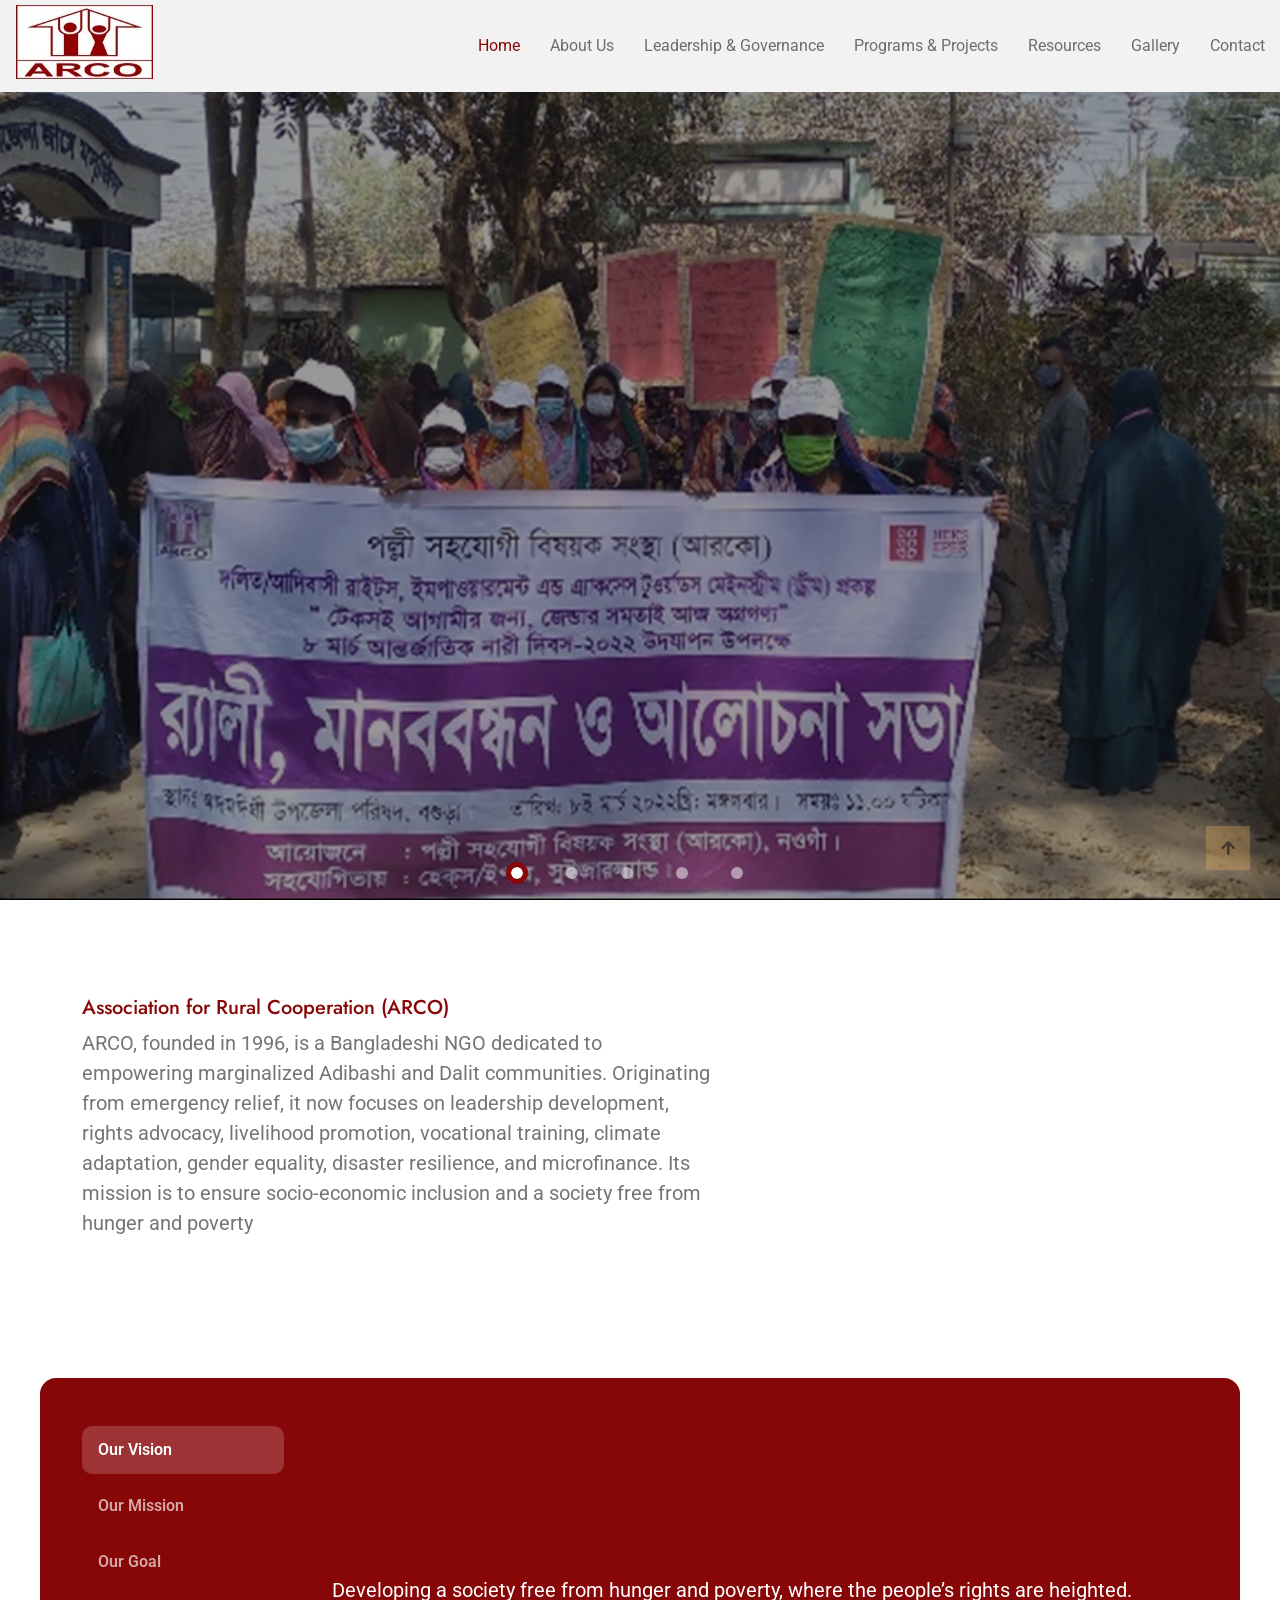
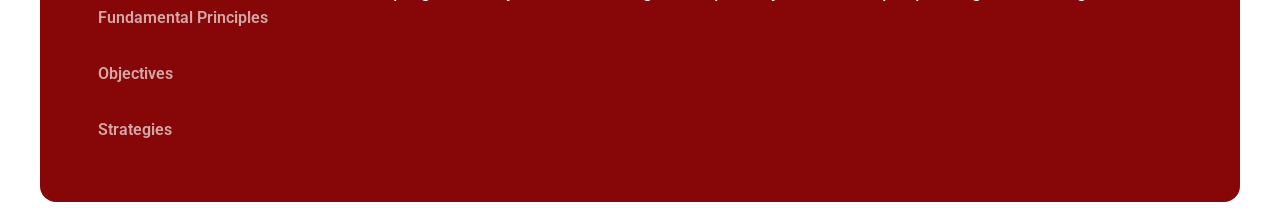
==== index.html @ abfed3aa "Add files via upload" ====
<!DOCTYPE html>
<html lang="en">

    <head>
        <meta charset="utf-8">
        <title>ARCO-Association for Rural Cooperation</title>
        <meta content="width=device-width, initial-scale=1.0" name="viewport">
        <meta content="" name="keywords">
        <meta content="" name="description">

        <!-- Google Web Fonts -->
        <link rel="preconnect" href="https://fonts.googleapis.com">
        <link rel="preconnect" href="https://fonts.gstatic.com" crossorigin>
        <link href="https://fonts.googleapis.com/css2?family=Jost:wght@500;600&family=Roboto&display=swap" rel="stylesheet"> 

        <!-- Icon Font Stylesheet -->
        <link rel="stylesheet" href="https://use.fontawesome.com/releases/v5.15.4/css/all.css"/>
        <link href="https://cdn.jsdelivr.net/npm/bootstrap-icons@1.4.1/font/bootstrap-icons.css" rel="stylesheet">

        <!-- Libraries Stylesheet -->
        <link href="lib/owlcarousel/assets/owl.carousel.min.css" rel="stylesheet">
        <link href="lib/lightbox/css/lightbox.min.css" rel="stylesheet">


        <!-- Customized Bootstrap Stylesheet -->
        <link href="css/bootstrap.min.css" rel="stylesheet">

        <!-- Template Stylesheet -->
        <link href="css/style.css" rel="stylesheet">
    </head>

    <body>

        <!-- Spinner Start -->
        <div id="spinner" class="show w-100 vh-100 bg-white position-fixed translate-middle top-50 start-50  d-flex align-items-center justify-content-center">
            <div class="spinner-grow text-primary" role="status"></div>
        </div>
        <!-- Spinner End -->


        <!-- Navbar start -->
        <div class="container-fluid fixed-top px-0">
                <nav class="navbar navbar-light bg-light navbar-expand-xl">
                    <a href="index.html" class="navbar-brand ms-3">
                        <h1 class="text-primary display-5"><img src="Picture1.jpeg"></h1>
                    </a>
                    <button class="navbar-toggler py-2 px-3 me-3" type="button" data-bs-toggle="collapse" data-bs-target="#navbarCollapse">
                        <span class="fa fa-bars text-primary"></span>
                    </button>
                    <div class="collapse navbar-collapse bg-light" id="navbarCollapse">
                        <div class="navbar-nav ms-auto">
                            <a href="index.html" class="nav-item nav-link active">Home</a>
                            <a href="about.html" class="nav-item nav-link">About Us</a>
                            <a href="leadership.html" class="nav-item nav-link">Leadership & Governance</a>
                            <a href="programs.html" class="nav-item nav-link">Programs & Projects</a>
                            <a href="resources.html" class="nav-item nav-link">Resources</a>
                            <a href="gallery.html" class="nav-item nav-link">Gallery</a>
                            <a href="contact.html" class="nav-item nav-link">Contact</a>
                        </div>
                    </div>
                </nav>
            </div>
        </div>
        <!-- Navbar End -->

        
       <!-- Carousel Start -->
        <div class="container-fluid carousel-header vh-100 px-0">
            <div id="carouselId" class="carousel slide" data-bs-ride="carousel">
                <ol class="carousel-indicators">
                    <li data-bs-target="#carouselId" data-bs-slide-to="0" class="active"></li>
                    <li data-bs-target="#carouselId" data-bs-slide-to="1"></li>
                    <li data-bs-target="#carouselId" data-bs-slide-to="2"></li>
                    <li data-bs-target="#carouselId" data-bs-slide-to="3"></li>
                    <li data-bs-target="#carouselId" data-bs-slide-to="4"></li>
                </ol>
                <div class="carousel-inner" role="listbox">
                    <div class="carousel-item active">
                        <img src="gallery1.png" class="img-fluid" alt="Image">
                        <div class="carousel-caption">
                            <div class="p-3" style="max-width: 900px;">
                                <p class="display-1 text-capitalize text-white mb-4"></p>
                                <p class="mb-5 fs-5"></p>
                            </div>
                        </div>
                    </div>
                    <div class="carousel-item">
                        <img src="gallery2.png" class="img-fluid" alt="Image">
                        <div class="carousel-caption">
                            <div class="p-3" style="max-width: 900px;">
                                <p class="display-1 text-capitalize text-white mb-4"></p>
                                <p class="mb-5 fs-5"></p>
                            </div>
                        </div>
                    </div>
                    <div class="carousel-item">
                        <img src="gallery3.png" class="img-fluid" alt="Image">
                        <div class="carousel-caption">
                            <div class="p-3" style="max-width: 900px;">
                                <p class="display-1 text-capitalize text-white mb-4"></p>
                                <p class="mb-5 fs-5"></p>
                            </div>
                        </div>
                    </div>
                    <div class="carousel-item">
                        <img src="gallery4.png" class="img-fluid" alt="Image">
                        <div class="carousel-caption">
                            <div class="p-3" style="max-width: 900px;">
                                <p class="display-1 text-capitalize text-white mb-4"></p>
                                <p class="mb-5 fs-5"></p>
                            </div>
                        </div>
                    </div>
                    <div class="carousel-item">
                        <img src="gallery5.png" class="img-fluid" alt="Image">
                        <div class="carousel-caption">
                            <div class="p-3" style="max-width: 900px;">
                                <p class="display-1 text-capitalize text-white mb-4"></p>
                                <p class="mb-5 fs-5"></p>
                            </div>
                        </div>
                    </div>
                </div>
                <button class="carousel-control-prev" type="button" data-bs-target="#carouselId" data-bs-slide="prev">
                    <span class="carousel-control-prev-icon" aria-hidden="true"></span>
                    <span class="visually-hidden">Previous</span>
                </button>
                <button class="carousel-control-next" type="button" data-bs-target="#carouselId" data-bs-slide="next">
                    <span class="carousel-control-next-icon" aria-hidden="true"></span>
                    <span class="visually-hidden">Next</span>
                </button>
            </div>
        </div>
        <!-- Carousel End -->
        <!-- About Start -->
        <div class="container-fluid about  py-5">
            <div class="container py-5">
                <div class="row g-5">
                    <div class="col-xl-7">
                        <h5  style="color: #870607;" >Association for Rural Cooperation (ARCO)</h5>
                        <p class="fs-5 mb-4">ARCO, founded in 1996, is a Bangladeshi NGO dedicated to empowering marginalized Adibashi and Dalit communities. Originating from emergency relief, it now focuses on leadership development, rights advocacy, livelihood promotion, vocational training, climate adaptation, gender equality, disaster resilience, and microfinance. Its mission is to ensure socio-economic inclusion and a society free from hunger and poverty</p>     
                    </div>
                </div>
            </div>
        </div>
        <!-- About End -->
        <!-- Mission Vision Values Start -->
            <div class="container-fluid py-5" id="mvv-container" style="background: #870607; border-radius: 16px; margin: 20px auto; max-width: 1200px; transition: background 0.4s ease;">
            <div class="container">
                <div class="d-flex gap-5">

                <!-- Tab Navigation -->
                <div class="d-flex flex-column gap-2" style="min-width: 180px;">
                    <button class="btn text-white text-start" id="btn-mission"
                    onclick="switchTab('mission')"
                    style="background: rgba(255,255,255,0.18); border-radius: 10px; border: none; padding: 12px 16px;">
                    Our Vision
                    </button>
                    <button class="btn text-start" id="btn-vision"
                    onclick="switchTab('vision')"
                    style="color: rgba(255,255,255,0.65); border-radius: 10px; border: none; padding: 12px 16px;">
                    Our Mission
                    </button>
                    <button class="btn text-start" id="btn-values"
                    onclick="switchTab('values')"
                    style="color: rgba(255,255,255,0.65); border-radius: 10px; border: none; padding: 12px 16px;">
                    Our Goal
                    </button>
                    <button class="btn text-start" id="btn-principles"
                    onclick="switchTab('principles')"
                    style="color: rgba(255,255,255,0.65); border-radius: 10px; border: none; padding: 12px 16px;">
                    Fundamental Principles
                    </button>
                    <button class="btn text-start" id="btn-objectives"
                    onclick="switchTab('objectives')"
                    style="color: rgba(255,255,255,0.65); border-radius: 10px; border: none; padding: 12px 16px;">
                    Objectives
                    </button>
                    <button class="btn text-start" id="btn-strategies"
                    onclick="switchTab('strategies')"
                    style="color: rgba(255,255,255,0.65); border-radius: 10px; border: none; padding: 12px 16px;">
                    Strategies
                    </button>
                </div>

                <!-- Tab Content -->
                <div class="d-flex align-items-center flex-grow-1">
                    <p class="text-white fs-5 mb-0" id="tab-mission">
                    Developing a society free from hunger and poverty, where the people’s rights are heighted.
                    </p>
                    <p class="text-white fs-5 mb-0" id="tab-vision" style="display:none;">
                    Empowerment of the deprived and most disadvantaged poor communities, especially the women and children.
                    </p>
                    <p class="text-white fs-5 mb-0" id="tab-values" style="display:none;">
                    Improve the quality of life of the poor, Hardcore poor, women, children, indigenous and disable people of the society.
                    </p>
                    <p class="text-white fs-5 mb-0" id="tab-principles" style="display:none;">
                        Transparency and accountability, Autonomy, Non-discrimination, and Gender Equality.
                    </p> 
                    <ul class="text-white fs-5 mb-0" id="tab-objectives" style="display:none;">
                            <li>To increase the accessibility of hardcore poor, disadvantaged, women and children in mainstream programs.</li>
                            <li>To ensure the basic rights of the people</li>
                            <li>To undertake and implement suitable projects for poor people</li>
                            <li>To Increase the capacity of women by increasing their skills</li>
                            <li>To ensure the child's survival, safety, development and participation rights</li>
                            <li>Taking steps to help prevent HIV / AIDS and other diseases</li>
                    </ul>
                    <ul class="text-white fs-5 mb-0" id="tab-strategies" style="display:none;">
                            <li>Development of leadership, institutional capacity for claiming rights and entitlements.</li>
                            <li>Promotion of education, health and sanitation.</li>
                            <li>Promotion of livelihoods and economic status.</li>
                            <li>Extension and transformation of information and technology.</li>
                            <li>Sustainable agriculture, food security and resource management.</li>
                    </ul>
                </div>

                </div>
            </div>
        </div>
        <!-- Mission Vision Values End -->


        <!-- Back to Top -->
        <a href="#" class="btn btn-primary btn-primary-outline-0 btn-md-square back-to-top"><i class="fa fa-arrow-up"></i></a>   

        
        <!-- JavaScript Libraries -->
        <script src="https://ajax.googleapis.com/ajax/libs/jquery/3.6.4/jquery.min.js"></script>
        <script src="https://cdn.jsdelivr.net/npm/bootstrap@5.0.0/dist/js/bootstrap.bundle.min.js"></script>
        <script src="lib/easing/easing.min.js"></script>
        <script src="lib/waypoints/waypoints.min.js"></script>
        <script src="lib/counterup/counterup.min.js"></script>
        <script src="lib/owlcarousel/owl.carousel.min.js"></script>
        <script src="lib/lightbox/js/lightbox.min.js"></script>
        

        <!-- Template Javascript -->
        <script src="js/main.js"></script>
        <script>
            function switchTab(id) {
            const tabs = ['mission', 'vision', 'values', 'principles', 'objectives', 'strategies'];

            // Define a color for each tab
            const colors = {
                mission:    '#870607',  
                vision:     '#a30f10',  
                values:     '#d12829',  
                principles: '#C0392B',  
                objectives: '#ed0c0e',  
                strategies: '#520203'   
            };

            // Switch content and button styles
            tabs.forEach(t => {
                document.getElementById('tab-' + t).style.display = 'none';
                const btn = document.getElementById('btn-' + t);
                btn.style.background = 'transparent';
                btn.style.color = 'rgba(255,255,255,0.65)';
            });

            document.getElementById('tab-' + id).style.display = 'block';
            const activeBtn = document.getElementById('btn-' + id);
            activeBtn.style.background = 'rgba(255,255,255,0.18)';
            activeBtn.style.color = '#fff';

            // Change the container background color
            document.getElementById('mvv-container').style.background = colors[id];
            }
        </script>
        
    </body>

</html>
---- css/style.css ----
/*** Spinner Start ***/
#spinner {
    opacity: 0;
    visibility: hidden;
    transition: opacity .8s ease-out, visibility 0s linear .5s;
    z-index: 99999;
 }

 #spinner.show {
     transition: opacity .8s ease-out, visibility 0s linear .0s;
     visibility: visible;
     opacity: 1;
 }
/*** Spinner End ***/

.back-to-top {
    position: fixed;
    right: 30px;
    bottom: 30px;
    display: flex;
    width: 45px;
    height: 45px;
    align-items: center;
    justify-content: center;
    transition: 0.5s;
    z-index: 99;
}

/*** Button Start ***/
.btn {
    font-weight: 600;
    transition: .5s;
}

.btn-square {
    width: 32px;
    height: 32px;
}

.btn-sm-square {
    width: 34px;
    height: 34px;
}

.btn-md-square {
    width: 44px;
    height: 44px;
}

.btn-lg-square {
    width: 56px;
    height: 56px;
}

.btn-square,
.btn-sm-square,
.btn-md-square,
.btn-lg-square {
    padding: 0;
    display: flex;
    align-items: center;
    justify-content: center;
    font-weight: normal;
}

.btn-hover-bg {
    transition: 0.5s;
}

.btn-hover-bg:hover {
    background: var(--bs-secondary) !important;
    color: var(--bs-primary) !important;
}

.btn-hover-color {
    transition: 0.5s;
}

.btn-hover-color:hover {
    color: var(--bs-secondary) !important;
}
/*** Topbar Start ***/
.fixed-top .container {
    transition: 0.5s;
}

.topbar {
    padding: 2px 10px 2px 20px;
    background: var(--bs-primary) !important;
}

.topbar a,
.topbar a i {
    transition: 0.5s;
}

.topbar a:hover,
.topbar a i:hover {
    color: var(--bs-secondary) !important;
}


@media (max-width: 768px) {
    .topbar {
        display: none;    
    }
}
/*** Topbar End ***/


/*** Navbar Start ***/
.navbar {
    padding: 0;
}

.navbar .navbar-nav .nav-link {
    padding: 10px 15px;
    font-size: 16px;
    transition: .5s;
}

.navbar .navbar-nav .nav-link:hover,
.navbar .navbar-nav .nav-link.active,
.sticky-top.bg-white .navbar .navbar-nav .nav-link:hover,
.sticky-top.bg-white .navbar .navbar-nav .nav-link.active {
    color: var(--bs-primary);
}

.navbar .dropdown-toggle::after {
    border: none;
    content: "\f107";
    font-family: "Font Awesome 5 Free";
    font-weight: 600;
    vertical-align: middle;
    margin-left: 8px;
}

@media (min-width: 1200px) {
    .navbar .nav-item .dropdown-menu {
        display: block;
        visibility: hidden;
        top: 100%;
        transform: rotateX(-75deg);
        transform-origin: 0% 0%;
        border: 0;
        transition: .5s;
        opacity: 0;
    }
}

@media (max-width: 1200px) {
    .navbar .collapse.navbar-collapse .btn-hover-bg.btn {
        margin-bottom: 20px;
    }
}

.dropdown .dropdown-menu a:hover {
    background: var(--bs-secondary);
    color: var(--bs-primary);
}

.navbar .nav-item:hover .dropdown-menu {
    transform: rotateX(0deg);
    visibility: visible;
    background: var(--bs-light) !important;
    transition: .5s;
    opacity: 1;
}
/*** Navbar End ***/

/*** Carousel Start ***/
.carousel-header #carouselId .carousel-control-prev,
.carousel-header #carouselId .carousel-control-next {
    background: transparent;
}

.carousel-header #carouselId .carousel-inner .carousel-item {
    position: relative;
    min-height: 100vh 
}

.carousel-header #carouselId .carousel-inner .carousel-item img {
    position: absolute;
    width: 100%;
    height: 100%;
    object-fit: cover;
}

.carousel-header #carouselId .carousel-inner .carousel-item .carousel-caption {
    position: absolute;
    width: 100%;
    height: 100%;
    top: 0;
    left: 0;
    padding-top: 80px;
    display: flex;
    align-items: center;
    justify-content: center;
    text-align: center;
    background: linear-gradient(rgba(0, 0, 0, .4), rgba(0, 0, 0, 0.4));
    background-size: cover;
}

.carousel-control-prev,
.carousel-control-next {
    opacity: 0;
}

.carousel-control-prev .carousel-control-prev-icon,
.carousel-control-next .carousel-control-next-icon {
    background: transparent !important;
}

.carousel-header #carouselId.carousel {
    position: relative;
}

.carousel-header #carouselId.carousel .carousel-indicators {
    position: absolute;
    bottom: 0;
    left: 0;
    display: flex;
    align-items: center;
    justify-content: center;
    background: transparent !important;
}

.carousel-header #carouselId.carousel .carousel-indicators li,
.carousel-header #carouselId.carousel .carousel-indicators li,
.carousel-header #carouselId.carousel .carousel-indicators li {
    margin-right: 30px !important;
}

.carousel-header #carouselId.carousel .carousel-indicators li {
    width: 12px;
    height: 12px;
    border-radius: 12px !important;
    border: 5px solid transparent;
    transition: 0.5s;
    
}

.carousel-header #carouselId.carousel .carousel-indicators li.active {
    border: 5px solid var(--bs-primary) !important;
    border-radius: 10px;
}
/*** Carousel End ***/



/*** Single Page Hero Header Start ***/
.bg-breadcrumb {
    background: linear-gradient(rgba(0, 0, 0, 0.6), rgba(0, 0, 0, 0.6)), url();
    background-position: center center;
    background-repeat: no-repeat;
    background-size: cover;
    padding: 100px 0 0 0;
}
/*** Single Page Hero Header End ***/


/*** About Start ***/
.about .tab-class .nav .nav-item a.active,
.about .tab-class .nav .nav-item a.active span {
    background: var(--bs-primary) !important;
    color: var(--bs-white) !important;
}

/*** About End ***/


/*** Service Start ***/
.service .service-item {
    position: relative;
    overflow: hidden;
}

.service .service-item .service-link {
    position: absolute;
    width: 100%; 
    height: 100%; 
    padding: 20px; 
    bottom: 0; 
    left: 0; 
    display: flex; 
    align-items: end;
    background: rgba(0, 0, 0, 0.3);
    transition: 0.5s; 
}

.service .service-item .service-link:hover {
    background: rgba(0, 0, 0, 0.6);
}

.service .service-item .service-link a {
    color: var(--bs-white);
    transition: 0.5s;
}

.service .service-item img {
    transition: 0.5s;
}

.service .service-item:hover img {
    transform: scale(1.2);
}

.service .service-item .service-link:hover a:hover {
    color: var(--bs-primary);
}
/*** Service End ***/


/*** Donation Start ***/
.donation .donation-item {
    position: relative;
    overflow: hidden;
    z-index: 1;
}

.donation .donation-item::after {
    width: 100%;
    height: 100%;
    position: absolute;
    content: "";
    top: 0;
    left: 0;
    display: flex;
    background: rgba(0, 0, 0, 0.5);
    z-index: 2;
}


.donation .donation-item .donation-content {
    position: absolute;
    width: 100%; 
    height: 100%; 
    padding: 20px; 
    justify-content: end; 
    bottom: -60px; 
    left: 0;
    transition: 0.5s;
    z-index: 3;
}

.donation .donation-item:hover .donation-content {
    position: absolute;
    width: 100%; 
    height: 100%; 
    padding: 20px; 
    justify-content: end; 
    bottom: 0px; 
    left: 0;
    background: rgba(0, 0, 0, 0.6);
}

.donation .donation-item .donation-btn {
    visibility: hidden;
    opacity: 0;
    transition: 0.5s;
}

.donation .donation-item:hover .donation-btn {
    visibility: visible;
    opacity: 1;
}

/*** Donation End ***/


/*** Counter Start ***/
.counter .counter-item .counter-counting {
    width: 100%;
    text-align: center;
    border-style: dotted;
    border-color: var(--bs-white); 
    font-size: 30px;
}
/*** Counter End ***/


/*** causes Start ***/
.causes .causes-item {
    overflow: hidden;
}

.causes .causes-item .causes-img {
    position: relative;
    transition: 0.5s;
}

.causes .causes-item .causes-img .causes-link {
    position: absolute;
    width: 100%;
    height: 100%;
    bottom: 0 !important; 
    left: 0;
    display: flex;
    justify-content: space-between;
    align-items: end;
    background: rgba(0, 0, 0, .2);
    transition: 0.5s;
}

.causes .causes-item .causes-img:hover .causes-link {
    background: rgba(0, 0, 0, .6);
}

.causes .causes-item .causes-img img {
    transition: 0.5s;
}

.causes .causes-item .causes-img:hover img {
    transform: scalex(-1);
}

.causes .causes-item .causes-img .causes-dination {
    position: absolute;
    top: 0; 
    right: 0;
}

.causes .causes-item .causes-img .causes-dination a {
    font-size: 14px;
}

.causes .causes-item .causes-content {
    background: var(--bs-secondary);
    border-color: var(--bs-white);
    border-style: dotted;
    border-top: 0;

}

.causes .causes-item .progress {
    height: 10px;
    overflow: visible;
}

.causes .causes-item .progress .progress-bar {
    position: relative;
    width: 0;
    overflow: visible;
    background: var(--bs-primary);
    transition: 2s;
}

.causes .causes-item .progress .progress-bar span {
    position: absolute;
    top: 50%;
    right: -1px;
    transform: translateY(-50%);
    padding: 1px 5px;
    font-size: 12px;
    color: var(--bs-white);
    background: var(--bs-dark);
    z-index: 1;
}
/*** causes End ***/


/*** Events Start ***/
.event .event-carousel.owl-carousel {
    position: relative;
}
.event .event-carousel.owl-carousel .owl-nav .owl-prev {
    position: absolute;
    top: -60px;
    left: 0;
    width: 80px;
    height: 40px;
    border: 1px solid var(--bs-primary);
    background: var(--bs-primary);
    color: var(--bs-white);
    display: flex;
    align-items: center;
    justify-content: center;
    transition: 0.5s;
}

.event .event-carousel.owl-carousel .owl-nav .owl-next {
    position: absolute;
    top: -60px;
    right: 0;
    width: 80px;
    height: 40px;
    border: 1px solid var(--bs-primary);
    background: var(--bs-primary);
    color: var(--bs-white);
    display: flex;
    align-items: center;
    justify-content: center;
    transition: 0.5s;
}

.event .event-carousel.owl-carousel .owl-nav .owl-prev:hover,
.event .event-carousel.owl-carousel .owl-nav .owl-next:hover {
    background: var(--bs-secondary);
    color: var(--bs-primary);
}
.event .event-carousel .event-item .event-content {
    border-style: dotted;
    border-top: 0; 
    border-color: var(--bs-white); 
    background: var(--bs-secondary);
}
/*** Events End ***/


/*** Blog Start ***/
.blog .blog-item .blog-img {
    position: relative;
    overflow: hidden;
}

.blog .blog-item .blog-img .blog-info {
    position: absolute;
    width: 100%;
    height: 100%;
    bottom: 0;
    left: 0;
    padding: 20px;
    background: rgba(0, 0, 0, .2);
    color: var(--bs-white) !important;
    display: flex;
    align-items: end;
    justify-content: space-between;
    transition: 0.5s;
}

.blog .blog-item .blog-img:hover .blog-info {
    background: rgba(0, 0, 0, .6);
}


.blog .blog-item .blog-img .search-icon {
    position: absolute;
    width: 100%;
    height: 100%;
    top: 0;
    left: 0;
    display: flex;
    align-items: center;
    justify-content: center;
    opacity: 0;
    transition: 0.5s;
}

.blog .blog-item .blog-img img {
    transition: 0.5s;
}

.blog .blog-item .blog-img:hover img {
    transform: scale(1.3);
}

.blog .blog-item .blog-img:hover .search-icon {
    opacity: 1;
}
/*** Blog End ***/

/*** Gallery Start ***/
.gallery .gallery-item {
    position: relative;
    overflow: hidden;
    z-index: 1;
}

.gallery .gallery-item img {
    transition: 0.5s;
}

.gallery .gallery-item:hover img {
    transform: scale(1.2);
}

.gallery .gallery-item .gallery-content {
    position: absolute;
    width: 100%;
    height: 0;
    bottom: 0; 
    left: 0;
    background: rgba(249, 195, 123, .4);
    text-align: center;
    display: flex;
    flex-direction: column;
    justify-content: end;
    transition: 0.5s;
    z-index: 2;
}

.gallery .gallery-item:hover .gallery-content {
    height: 100%;
}

.gallery .gallery-item .gallery-content .gallery-inner {
    transition: 0.5s;
    background: rgba(0, 0, 0, 0.1);
    padding-top: 40px;
}

.gallery .gallery-item:hover .gallery-content .gallery-inner {
    background: rgba(249, 195, 123, 1);
    padding: 50px 0;
    display: flex;
    flex-direction: column;
    align-items: center;
    justify-content: center;
}

.gallery .gallery-item .search-icon {
    position: absolute;
    top: 50%;
    left: 50%;
    transform: translate(-50%, -50%);
    margin-top: -80px;
    opacity: 0;
    transition: 0.5s;
    z-index: 3;
}

.gallery .gallery-item:hover .search-icon {
    opacity: 1;
}
/*** Gallery End ***/


/*** Volunteer Start ***/
.volunteer {
    background: rgba(249, 195, 123, .1);
}
.volunteer .volunteer-img {
    position: relative;
    overflow: hidden;
}

.volunteer .volunteer-img .volunteer-title {
    position: absolute;
    width: 100%;
    height: 100%;
    bottom: 0;
    left: 0;
    padding: 10px;
    background: rgba(0, 0, 0, .1);
    display: flex;
    flex-direction: column;
    text-align: center;
    justify-content: end;
    transition: 0.5s;
}

.volunteer .volunteer-img:hover .volunteer-title {
    background: rgba(0, 0, 0, .5);
}

.volunteer .volunteer-img img {
    transition: 0.5s;
}

.volunteer .volunteer-img:hover img {
    transform: scale(1.2);
}
/*** Volunteer End ***/


/*** Contact Start ***/
.contact {
    background: rgba(249, 195, 123, .4);
    border-style: dotted;
    border-color: var(--bs-white);
}

/*** Contact End ***/


/*** Footer Start ***/
.footer {
    border-top: 3px;
    border-right: 0;
    border-bottom: 0;
    border-left: 0;
    border-style: dotted;
    border-color: var(--bs-light);
}
.footer .footer-item a,
.footer .footer-item p {
    line-height: 35px;
    color: var(--bs-body);
    transition: 0.5s;
}

.footer .footer-item a:hover {
    color: var(--bs-primary);
    letter-spacing: 1px;
}

.footer .footer-item .footer-gallery {
    position: relative;
    overflow: hidden;
}

.footer .footer-item .footer-gallery img {
    transition: 0.5s;
}

.footer .footer-item .footer-gallery:hover img {
    transform: scale(1.2);
}

.footer .footer-item .footer-gallery .footer-search-icon {
    position: absolute;
    width: 100%;
    height: 100%;
    top: 0;
    left: 0;
    display: flex;
    align-items: center;
    justify-content: center;
    transition: 0.5s;
    opacity: 0;
}

.footer .footer-item .footer-gallery:hover .footer-search-icon {
    opacity: 1;
    background: rgba(0, 0, 0, .6);
}
/*** Footer End ***/

/*** copyright Start ***/
.copyright {
    border-top: 1px solid rgba(255, 255, 255, 0.08);
    background: var(--bs-dark) !important;
}
/*** copyright end ***/
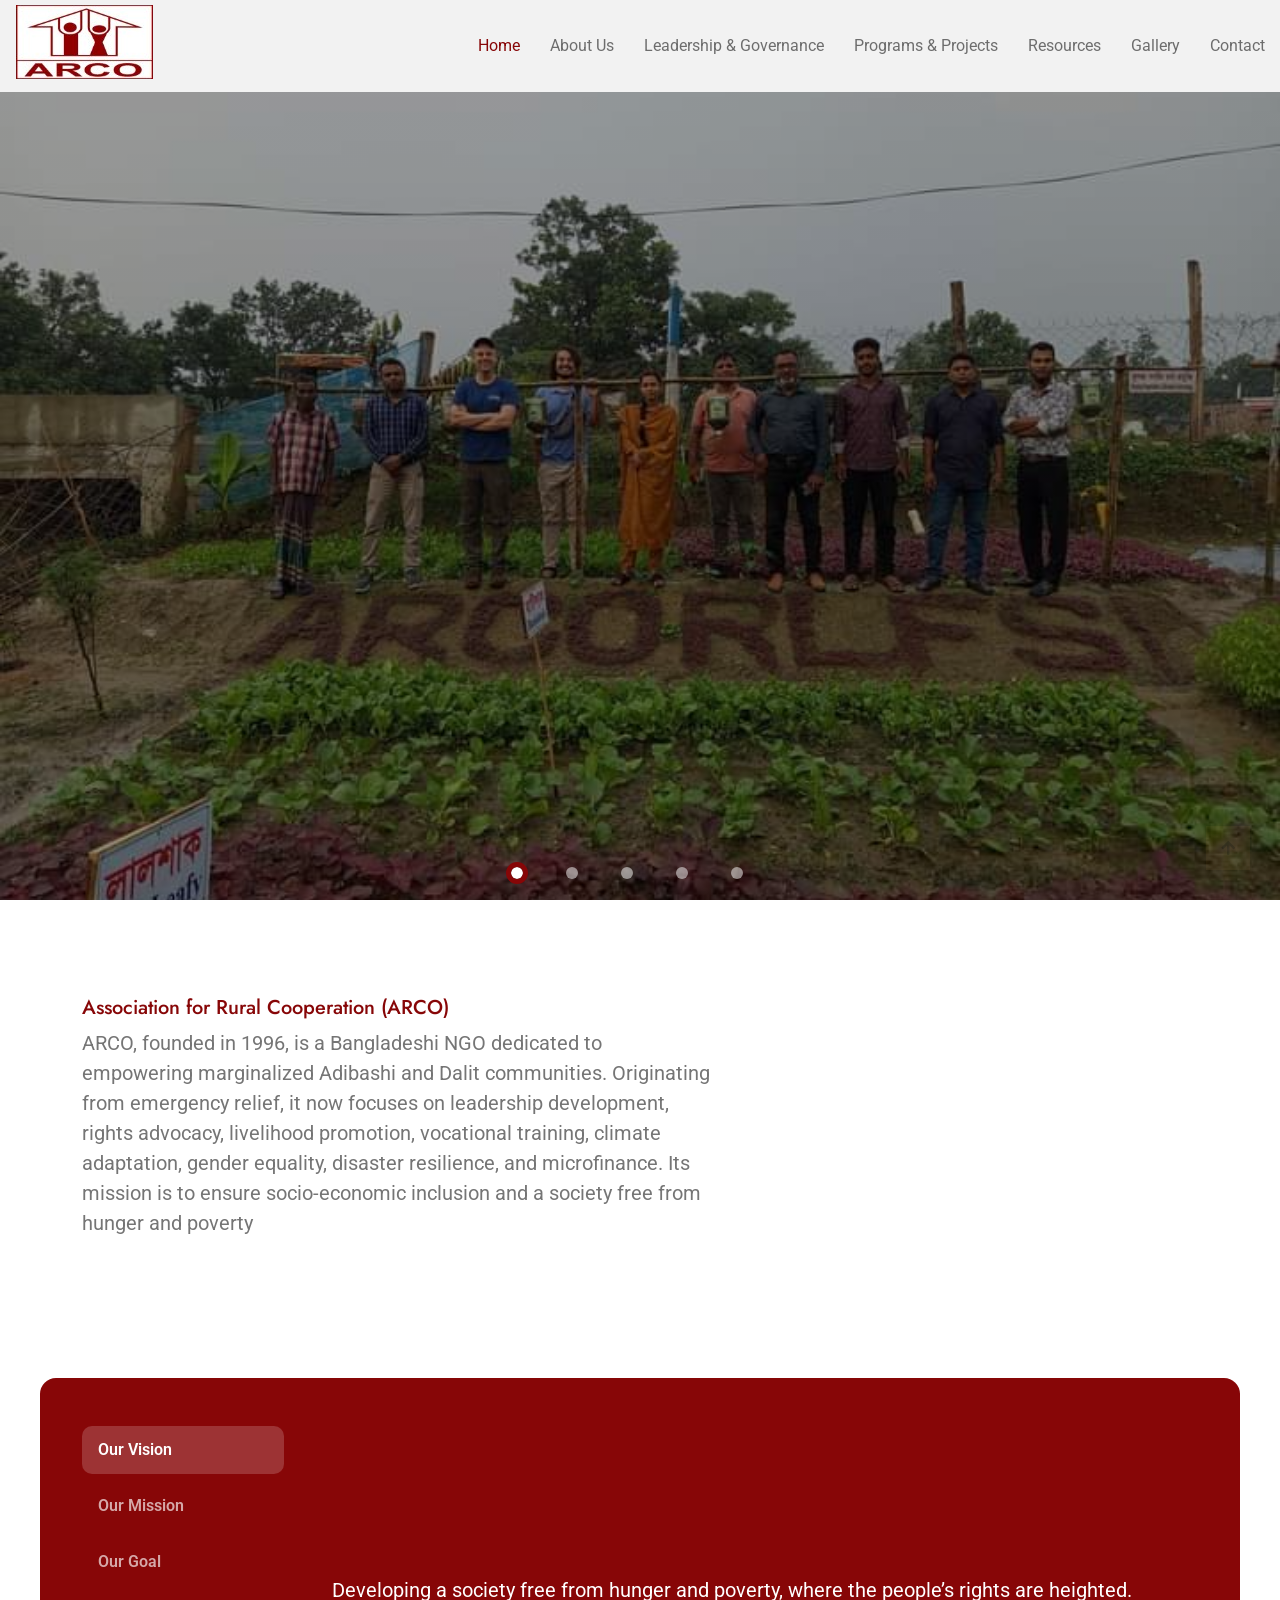
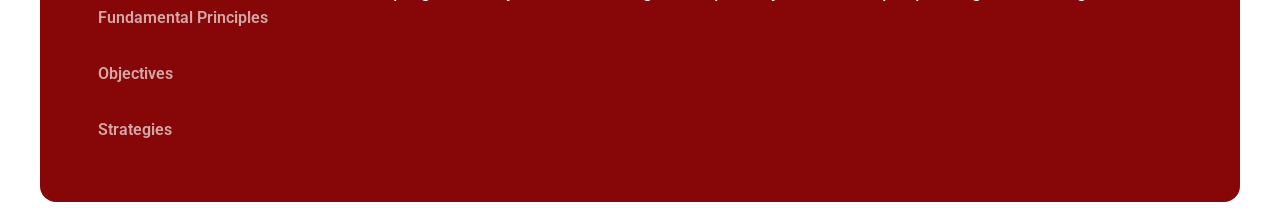
==== commit 5552716b: "Add files via upload" ====
--- a/index.html
+++ b/index.html
@@ -76,7 +76,7 @@
                 </ol>
                 <div class="carousel-inner" role="listbox">
                     <div class="carousel-item active">
-                        <img src="gallery1.png" class="img-fluid" alt="Image">
+                        <img src="gallery20.jpeg" class="img-fluid" alt="Image">
                         <div class="carousel-caption">
                             <div class="p-3" style="max-width: 900px;">
                                 <p class="display-1 text-capitalize text-white mb-4"></p>
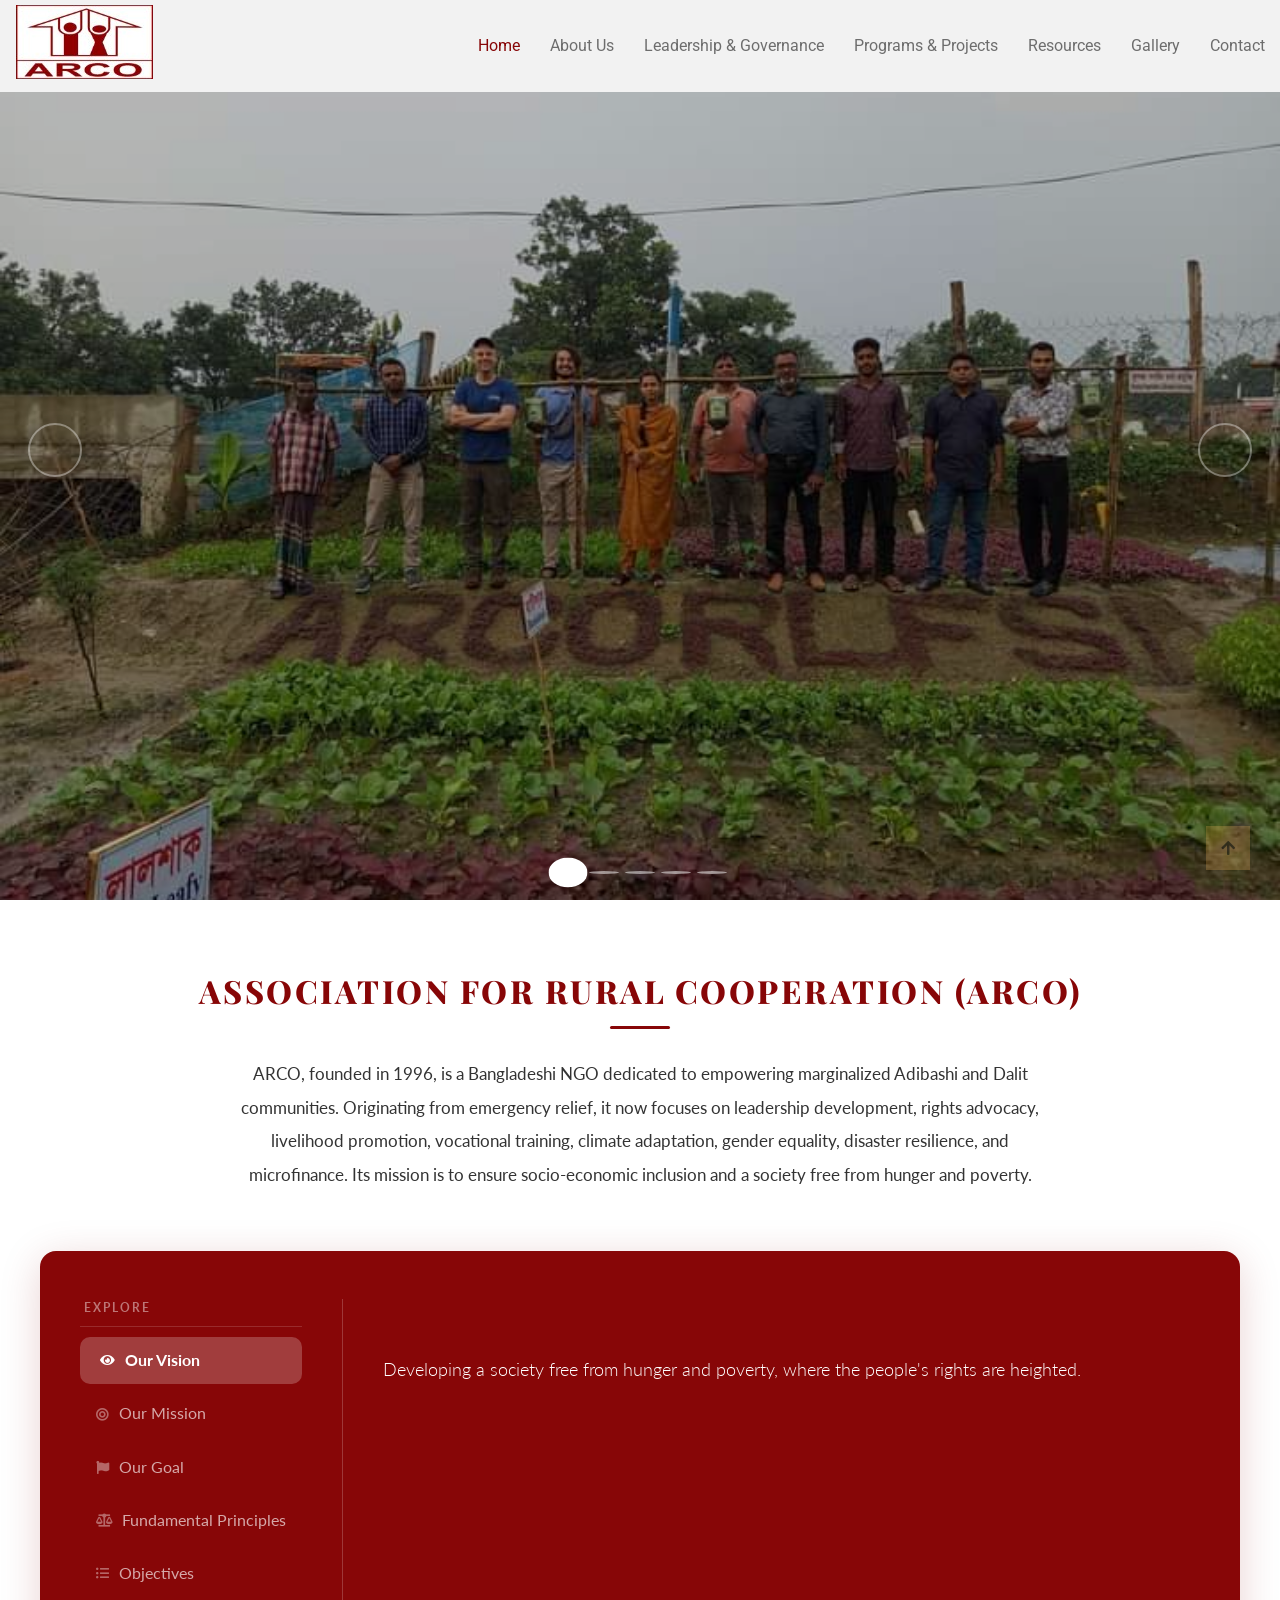
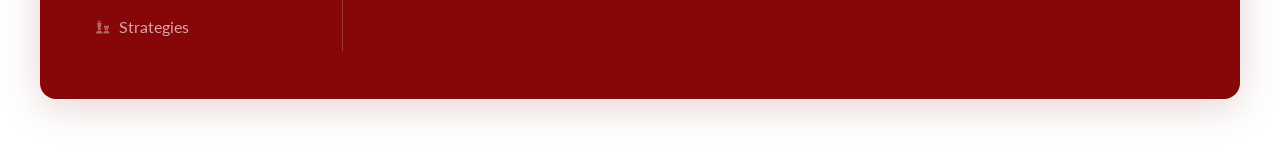
==== commit 357d6c07: "Add files via upload" ====
--- a/index.html
+++ b/index.html
@@ -11,7 +11,7 @@
         <!-- Google Web Fonts -->
         <link rel="preconnect" href="https://fonts.googleapis.com">
         <link rel="preconnect" href="https://fonts.gstatic.com" crossorigin>
-        <link href="https://fonts.googleapis.com/css2?family=Jost:wght@500;600&family=Roboto&display=swap" rel="stylesheet"> 
+        <link href="https://fonts.googleapis.com/css2?family=Playfair+Display:wght@600;700;800&family=Lato:wght@300;400;700&family=Jost:wght@500;600&family=Roboto&display=swap" rel="stylesheet">
 
         <!-- Icon Font Stylesheet -->
         <link rel="stylesheet" href="https://use.fontawesome.com/releases/v5.15.4/css/all.css"/>
@@ -21,209 +21,421 @@
         <link href="lib/owlcarousel/assets/owl.carousel.min.css" rel="stylesheet">
         <link href="lib/lightbox/css/lightbox.min.css" rel="stylesheet">
 
-
         <!-- Customized Bootstrap Stylesheet -->
         <link href="css/bootstrap.min.css" rel="stylesheet">
 
         <!-- Template Stylesheet -->
         <link href="css/style.css" rel="stylesheet">
+
+        <style>
+
+            /* ═══════════════════════════════
+               CAROUSEL
+            ═══════════════════════════════ */
+            .carousel-header {
+                position: relative;
+            }
+
+            /* Make images cover full viewport height */
+            .carousel-item img {
+                width: 100%;
+                height: 100vh;
+                object-fit: cover;
+                object-position: center;
+                filter: brightness(0.72);
+            }
+
+            /* Dot indicators */
+            .carousel-indicators li,
+            .carousel-indicators button {
+                width: 10px;
+                height: 10px;
+                border-radius: 50%;
+                background: rgba(255,255,255,0.5);
+                border: none;
+                margin: 0 5px;
+                transition: background 0.3s, transform 0.3s;
+            }
+
+            .carousel-indicators .active,
+            .carousel-indicators button.active {
+                background: #fff;
+                transform: scale(1.3);
+            }
+
+            /* ── Prev / Next arrow buttons ── */
+            .carousel-control-prev,
+            .carousel-control-next {
+                width: 54px;
+                height: 54px;
+                background: rgba(135, 6, 7, 0.80);
+                border-radius: 50%;
+                top: 50%;
+                transform: translateY(-50%);
+                opacity: 1;
+                transition: background 0.25s, transform 0.25s;
+                border: 2px solid rgba(255,255,255,0.35);
+                box-shadow: 0 4px 18px rgba(0,0,0,0.25);
+            }
+
+            .carousel-control-prev { left: 28px; }
+            .carousel-control-next { right: 28px; }
+
+            .carousel-control-prev:hover,
+            .carousel-control-next:hover {
+                background: #870607;
+                transform: translateY(-50%) scale(1.1);
+                border-color: rgba(255,255,255,0.6);
+            }
+
+            .carousel-control-prev-icon,
+            .carousel-control-next-icon {
+                width: 20px;
+                height: 20px;
+            }
+
+            /* ═══════════════════════════════
+               ABOUT / INTRO SECTION
+            ═══════════════════════════════ */
+            .home-intro {
+                padding: 72px 24px 60px;
+                background: #fff;
+                text-align: center;
+            }
+
+            .home-intro-heading {
+                font-family: 'Playfair Display', Georgia, serif;
+                color: #870607;
+                font-size: 2rem;
+                font-weight: 800;
+                letter-spacing: 2.5px;
+                text-transform: uppercase;
+                margin-bottom: 0;
+                display: inline-block;
+                position: relative;
+            }
+
+            .home-intro-heading::after {
+                content: '';
+                display: block;
+                width: 60px;
+                height: 3px;
+                background: #870607;
+                border-radius: 2px;
+                margin: 16px auto 0;
+            }
+
+            .home-intro-text {
+                font-family: 'Lato', sans-serif;
+                font-size: 1.07rem;
+                font-weight: 400;
+                line-height: 1.95;
+                color: #333;
+                max-width: 860px;
+                margin: 28px auto 0;
+                padding: 0 16px;
+            }
+
+            /* ═══════════════════════════════
+               MISSION / VISION / VALUES BLOCK
+            ═══════════════════════════════ */
+            .mvv-wrapper {
+                background: #870607;
+                border-radius: 16px;
+                margin: 0 auto 48px;
+                max-width: 1200px;
+                padding: 48px 40px;
+                box-shadow: 0 8px 40px rgba(135,6,7,0.18);
+                transition: background 0.4s ease;
+            }
+
+            .mvv-inner {
+                display: flex;
+                gap: 40px;
+                align-items: flex-start;
+            }
+
+            /* Tab nav */
+            .mvv-nav {
+                display: flex;
+                flex-direction: column;
+                gap: 6px;
+                min-width: 200px;
+                flex-shrink: 0;
+            }
+
+            .mvv-nav-label {
+                font-family: 'Lato', sans-serif;
+                font-size: 0.72rem;
+                font-weight: 700;
+                color: rgba(255,255,255,0.45);
+                text-transform: uppercase;
+                letter-spacing: 2px;
+                padding: 0 4px 10px;
+                border-bottom: 1px solid rgba(255,255,255,0.15);
+                margin-bottom: 4px;
+            }
+
+            .mvv-btn {
+                display: flex;
+                align-items: center;
+                gap: 10px;
+                padding: 12px 16px;
+                background: transparent;
+                border: none;
+                border-radius: 10px;
+                color: rgba(255,255,255,0.65);
+                font-family: 'Lato', sans-serif;
+                font-size: 0.97rem;
+                text-align: left;
+                cursor: pointer;
+                transition: background 0.2s, color 0.2s, padding-left 0.2s;
+            }
+
+            .mvv-btn i {
+                font-size: 0.82rem;
+                opacity: 0.6;
+                transition: opacity 0.2s;
+            }
+
+            .mvv-btn:hover {
+                background: rgba(255,255,255,0.12);
+                color: #fff;
+                padding-left: 20px;
+            }
+
+            .mvv-btn.active {
+                background: rgba(255,255,255,0.22);
+                color: #fff;
+                font-weight: 700;
+                padding-left: 20px;
+            }
+
+            .mvv-btn.active i { opacity: 1; }
+
+            /* Divider between nav and content */
+            .mvv-divider {
+                width: 1px;
+                background: rgba(255,255,255,0.2);
+                align-self: stretch;
+                flex-shrink: 0;
+            }
+
+            /* Content area */
+            .mvv-content {
+                flex-grow: 1;
+                display: flex;
+                align-items: center;
+                min-height: 140px;
+            }
+
+            .mvv-tab-text {
+                font-family: 'Lato', sans-serif;
+                font-size: 1.15rem;
+                font-weight: 300;
+                line-height: 1.85;
+                color: #fff;
+                margin: 0;
+            }
+
+            .mvv-tab-list {
+                font-family: 'Lato', sans-serif;
+                font-size: 1.05rem;
+                font-weight: 300;
+                line-height: 2;
+                color: #fff;
+                margin: 0;
+                padding-left: 0;
+                list-style: none;
+            }
+
+            .mvv-tab-list li {
+                display: flex;
+                gap: 10px;
+                align-items: flex-start;
+                margin-bottom: 4px;
+            }
+
+            .mvv-tab-list li::before {
+                content: "\f054";
+                font-family: "Font Awesome 5 Free";
+                font-weight: 900;
+                font-size: 0.7rem;
+                color: rgba(255,255,255,0.6);
+                margin-top: 7px;
+                flex-shrink: 0;
+            }
+
+            /* Mobile responsive */
+            @media (max-width: 767px) {
+                .mvv-inner { flex-direction: column; gap: 24px; }
+                .mvv-nav { min-width: unset; width: 100%; flex-direction: row; flex-wrap: wrap; }
+                .mvv-divider { display: none; }
+                .mvv-nav-label { display: none; }
+                .mvv-wrapper { padding: 32px 20px; border-radius: 12px; margin: 0 16px 40px; }
+                .carousel-control-prev { left: 12px; }
+                .carousel-control-next { right: 12px; }
+            }
+        </style>
     </head>
 
     <body>
 
         <!-- Spinner Start -->
-        <div id="spinner" class="show w-100 vh-100 bg-white position-fixed translate-middle top-50 start-50  d-flex align-items-center justify-content-center">
+        <div id="spinner" class="show w-100 vh-100 bg-white position-fixed translate-middle top-50 start-50 d-flex align-items-center justify-content-center">
             <div class="spinner-grow text-primary" role="status"></div>
         </div>
         <!-- Spinner End -->
 
-
-        <!-- Navbar start -->
+        <!-- Navbar Start -->
         <div class="container-fluid fixed-top px-0">
-                <nav class="navbar navbar-light bg-light navbar-expand-xl">
-                    <a href="index.html" class="navbar-brand ms-3">
-                        <h1 class="text-primary display-5"><img src="Picture1.jpeg"></h1>
-                    </a>
-                    <button class="navbar-toggler py-2 px-3 me-3" type="button" data-bs-toggle="collapse" data-bs-target="#navbarCollapse">
-                        <span class="fa fa-bars text-primary"></span>
-                    </button>
-                    <div class="collapse navbar-collapse bg-light" id="navbarCollapse">
-                        <div class="navbar-nav ms-auto">
-                            <a href="index.html" class="nav-item nav-link active">Home</a>
-                            <a href="about.html" class="nav-item nav-link">About Us</a>
-                            <a href="leadership.html" class="nav-item nav-link">Leadership & Governance</a>
-                            <a href="programs.html" class="nav-item nav-link">Programs & Projects</a>
-                            <a href="resources.html" class="nav-item nav-link">Resources</a>
-                            <a href="gallery.html" class="nav-item nav-link">Gallery</a>
-                            <a href="contact.html" class="nav-item nav-link">Contact</a>
-                        </div>
-                    </div>
-                </nav>
-            </div>
+            <nav class="navbar navbar-light bg-light navbar-expand-xl">
+                <a href="index.html" class="navbar-brand ms-3">
+                    <h1 class="text-primary display-5"><img src="Picture1.jpeg"></h1>
+                </a>
+                <button class="navbar-toggler py-2 px-3 me-3" type="button" data-bs-toggle="collapse" data-bs-target="#navbarCollapse">
+                    <span class="fa fa-bars text-primary"></span>
+                </button>
+                <div class="collapse navbar-collapse bg-light" id="navbarCollapse">
+                    <div class="navbar-nav ms-auto">
+                        <a href="index.html" class="nav-item nav-link active">Home</a>
+                        <a href="about.html" class="nav-item nav-link">About Us</a>
+                        <a href="leadership.html" class="nav-item nav-link">Leadership & Governance</a>
+                        <a href="programs.html" class="nav-item nav-link">Programs & Projects</a>
+                        <a href="resources.html" class="nav-item nav-link">Resources</a>
+                        <a href="gallery.html" class="nav-item nav-link">Gallery</a>
+                        <a href="contact.html" class="nav-item nav-link">Contact</a>
+                    </div>
+                </div>
+            </nav>
         </div>
         <!-- Navbar End -->
 
-        
-       <!-- Carousel Start -->
+        <!-- ═══ Carousel Start ═══ -->
         <div class="container-fluid carousel-header vh-100 px-0">
-            <div id="carouselId" class="carousel slide" data-bs-ride="carousel">
-                <ol class="carousel-indicators">
-                    <li data-bs-target="#carouselId" data-bs-slide-to="0" class="active"></li>
-                    <li data-bs-target="#carouselId" data-bs-slide-to="1"></li>
-                    <li data-bs-target="#carouselId" data-bs-slide-to="2"></li>
-                    <li data-bs-target="#carouselId" data-bs-slide-to="3"></li>
-                    <li data-bs-target="#carouselId" data-bs-slide-to="4"></li>
-                </ol>
-                <div class="carousel-inner" role="listbox">
-                    <div class="carousel-item active">
-                        <img src="gallery20.jpeg" class="img-fluid" alt="Image">
-                        <div class="carousel-caption">
-                            <div class="p-3" style="max-width: 900px;">
-                                <p class="display-1 text-capitalize text-white mb-4"></p>
-                                <p class="mb-5 fs-5"></p>
-                            </div>
-                        </div>
-                    </div>
-                    <div class="carousel-item">
-                        <img src="gallery2.png" class="img-fluid" alt="Image">
-                        <div class="carousel-caption">
-                            <div class="p-3" style="max-width: 900px;">
-                                <p class="display-1 text-capitalize text-white mb-4"></p>
-                                <p class="mb-5 fs-5"></p>
-                            </div>
-                        </div>
-                    </div>
-                    <div class="carousel-item">
-                        <img src="gallery3.png" class="img-fluid" alt="Image">
-                        <div class="carousel-caption">
-                            <div class="p-3" style="max-width: 900px;">
-                                <p class="display-1 text-capitalize text-white mb-4"></p>
-                                <p class="mb-5 fs-5"></p>
-                            </div>
-                        </div>
-                    </div>
-                    <div class="carousel-item">
-                        <img src="gallery4.png" class="img-fluid" alt="Image">
-                        <div class="carousel-caption">
-                            <div class="p-3" style="max-width: 900px;">
-                                <p class="display-1 text-capitalize text-white mb-4"></p>
-                                <p class="mb-5 fs-5"></p>
-                            </div>
-                        </div>
-                    </div>
-                    <div class="carousel-item">
-                        <img src="gallery5.png" class="img-fluid" alt="Image">
-                        <div class="carousel-caption">
-                            <div class="p-3" style="max-width: 900px;">
-                                <p class="display-1 text-capitalize text-white mb-4"></p>
-                                <p class="mb-5 fs-5"></p>
-                            </div>
-                        </div>
-                    </div>
+            <div id="carouselId" class="carousel slide h-100" data-bs-ride="carousel">
+
+                <!-- Dot indicators -->
+                <div class="carousel-indicators">
+                    <button type="button" data-bs-target="#carouselId" data-bs-slide-to="0" class="active" aria-current="true"></button>
+                    <button type="button" data-bs-target="#carouselId" data-bs-slide-to="1"></button>
+                    <button type="button" data-bs-target="#carouselId" data-bs-slide-to="2"></button>
+                    <button type="button" data-bs-target="#carouselId" data-bs-slide-to="3"></button>
+                    <button type="button" data-bs-target="#carouselId" data-bs-slide-to="4"></button>
                 </div>
+
+                <div class="carousel-inner h-100" role="listbox">
+                    <div class="carousel-item active h-100">
+                        <img src="gallery20.jpeg" class="img-fluid" alt="ARCO Image 1">
+                    </div>
+                    <div class="carousel-item h-100">
+                        <img src="gallery2.png" class="img-fluid" alt="ARCO Image 2">
+                    </div>
+                    <div class="carousel-item h-100">
+                        <img src="gallery3.png" class="img-fluid" alt="ARCO Image 3">
+                    </div>
+                    <div class="carousel-item h-100">
+                        <img src="gallery4.png" class="img-fluid" alt="ARCO Image 4">
+                    </div>
+                    <div class="carousel-item h-100">
+                        <img src="gallery5.png" class="img-fluid" alt="ARCO Image 5">
+                    </div>
+                </div>
+
+                <!-- Previous Button -->
                 <button class="carousel-control-prev" type="button" data-bs-target="#carouselId" data-bs-slide="prev">
                     <span class="carousel-control-prev-icon" aria-hidden="true"></span>
                     <span class="visually-hidden">Previous</span>
                 </button>
+
+                <!-- Next Button -->
                 <button class="carousel-control-next" type="button" data-bs-target="#carouselId" data-bs-slide="next">
                     <span class="carousel-control-next-icon" aria-hidden="true"></span>
                     <span class="visually-hidden">Next</span>
                 </button>
+
             </div>
         </div>
-        <!-- Carousel End -->
-        <!-- About Start -->
-        <div class="container-fluid about  py-5">
-            <div class="container py-5">
-                <div class="row g-5">
-                    <div class="col-xl-7">
-                        <h5  style="color: #870607;" >Association for Rural Cooperation (ARCO)</h5>
-                        <p class="fs-5 mb-4">ARCO, founded in 1996, is a Bangladeshi NGO dedicated to empowering marginalized Adibashi and Dalit communities. Originating from emergency relief, it now focuses on leadership development, rights advocacy, livelihood promotion, vocational training, climate adaptation, gender equality, disaster resilience, and microfinance. Its mission is to ensure socio-economic inclusion and a society free from hunger and poverty</p>     
-                    </div>
+        <!-- ═══ Carousel End ═══ -->
+
+        <!-- ═══ About / Intro Section Start ═══ -->
+        <div class="home-intro">
+            <h5 class="home-intro-heading">Association for Rural Cooperation (ARCO)</h5>
+            <p class="home-intro-text">
+                ARCO, founded in 1996, is a Bangladeshi NGO dedicated to empowering marginalized Adibashi and Dalit communities. Originating from emergency relief, it now focuses on leadership development, rights advocacy, livelihood promotion, vocational training, climate adaptation, gender equality, disaster resilience, and microfinance. Its mission is to ensure socio-economic inclusion and a society free from hunger and poverty.
+            </p>
+        </div>
+        <!-- ═══ About / Intro Section End ═══ -->
+
+        <!-- ═══ Mission Vision Values Start ═══ -->
+        <div class="mvv-wrapper" id="mvv-container">
+            <div class="mvv-inner">
+
+                <!-- Tab Navigation -->
+                <div class="mvv-nav">
+                    <div class="mvv-nav-label">Explore</div>
+
+                    <button class="mvv-btn active" id="btn-mission" onclick="switchTab('mission')">
+                        <i class="fas fa-eye"></i> Our Vision
+                    </button>
+                    <button class="mvv-btn" id="btn-vision" onclick="switchTab('vision')">
+                        <i class="fas fa-bullseye"></i> Our Mission
+                    </button>
+                    <button class="mvv-btn" id="btn-values" onclick="switchTab('values')">
+                        <i class="fas fa-flag"></i> Our Goal
+                    </button>
+                    <button class="mvv-btn" id="btn-principles" onclick="switchTab('principles')">
+                        <i class="fas fa-balance-scale"></i> Fundamental Principles
+                    </button>
+                    <button class="mvv-btn" id="btn-objectives" onclick="switchTab('objectives')">
+                        <i class="fas fa-list-ul"></i> Objectives
+                    </button>
+                    <button class="mvv-btn" id="btn-strategies" onclick="switchTab('strategies')">
+                        <i class="fas fa-chess"></i> Strategies
+                    </button>
                 </div>
+
+                <!-- Vertical divider -->
+                <div class="mvv-divider"></div>
+
+                <!-- Tab Content -->
+                <div class="mvv-content">
+                    <p class="mvv-tab-text" id="tab-mission">
+                        Developing a society free from hunger and poverty, where the people's rights are heighted.
+                    </p>
+                    <p class="mvv-tab-text" id="tab-vision" style="display:none;">
+                        Empowerment of the deprived and most disadvantaged poor communities, especially the women and children.
+                    </p>
+                    <p class="mvv-tab-text" id="tab-values" style="display:none;">
+                        Improve the quality of life of the poor, hardcore poor, women, children, indigenous and disabled people of the society.
+                    </p>
+                    <p class="mvv-tab-text" id="tab-principles" style="display:none;">
+                        Transparency and accountability, Autonomy, Non-discrimination, and Gender Equality.
+                    </p>
+                    <ul class="mvv-tab-list" id="tab-objectives" style="display:none;">
+                        <li>To increase the accessibility of hardcore poor, disadvantaged, women and children in mainstream programs.</li>
+                        <li>To ensure the basic rights of the people.</li>
+                        <li>To undertake and implement suitable projects for poor people.</li>
+                        <li>To increase the capacity of women by increasing their skills.</li>
+                        <li>To ensure the child's survival, safety, development and participation rights.</li>
+                        <li>Taking steps to help prevent HIV / AIDS and other diseases.</li>
+                    </ul>
+                    <ul class="mvv-tab-list" id="tab-strategies" style="display:none;">
+                        <li>Development of leadership, institutional capacity for claiming rights and entitlements.</li>
+                        <li>Promotion of education, health and sanitation.</li>
+                        <li>Promotion of livelihoods and economic status.</li>
+                        <li>Extension and transformation of information and technology.</li>
+                        <li>Sustainable agriculture, food security and resource management.</li>
+                    </ul>
+                </div>
+
             </div>
         </div>
-        <!-- About End -->
-        <!-- Mission Vision Values Start -->
-            <div class="container-fluid py-5" id="mvv-container" style="background: #870607; border-radius: 16px; margin: 20px auto; max-width: 1200px; transition: background 0.4s ease;">
-            <div class="container">
-                <div class="d-flex gap-5">
-
-                <!-- Tab Navigation -->
-                <div class="d-flex flex-column gap-2" style="min-width: 180px;">
-                    <button class="btn text-white text-start" id="btn-mission"
-                    onclick="switchTab('mission')"
-                    style="background: rgba(255,255,255,0.18); border-radius: 10px; border: none; padding: 12px 16px;">
-                    Our Vision
-                    </button>
-                    <button class="btn text-start" id="btn-vision"
-                    onclick="switchTab('vision')"
-                    style="color: rgba(255,255,255,0.65); border-radius: 10px; border: none; padding: 12px 16px;">
-                    Our Mission
-                    </button>
-                    <button class="btn text-start" id="btn-values"
-                    onclick="switchTab('values')"
-                    style="color: rgba(255,255,255,0.65); border-radius: 10px; border: none; padding: 12px 16px;">
-                    Our Goal
-                    </button>
-                    <button class="btn text-start" id="btn-principles"
-                    onclick="switchTab('principles')"
-                    style="color: rgba(255,255,255,0.65); border-radius: 10px; border: none; padding: 12px 16px;">
-                    Fundamental Principles
-                    </button>
-                    <button class="btn text-start" id="btn-objectives"
-                    onclick="switchTab('objectives')"
-                    style="color: rgba(255,255,255,0.65); border-radius: 10px; border: none; padding: 12px 16px;">
-                    Objectives
-                    </button>
-                    <button class="btn text-start" id="btn-strategies"
-                    onclick="switchTab('strategies')"
-                    style="color: rgba(255,255,255,0.65); border-radius: 10px; border: none; padding: 12px 16px;">
-                    Strategies
-                    </button>
-                </div>
-
-                <!-- Tab Content -->
-                <div class="d-flex align-items-center flex-grow-1">
-                    <p class="text-white fs-5 mb-0" id="tab-mission">
-                    Developing a society free from hunger and poverty, where the people’s rights are heighted.
-                    </p>
-                    <p class="text-white fs-5 mb-0" id="tab-vision" style="display:none;">
-                    Empowerment of the deprived and most disadvantaged poor communities, especially the women and children.
-                    </p>
-                    <p class="text-white fs-5 mb-0" id="tab-values" style="display:none;">
-                    Improve the quality of life of the poor, Hardcore poor, women, children, indigenous and disable people of the society.
-                    </p>
-                    <p class="text-white fs-5 mb-0" id="tab-principles" style="display:none;">
-                        Transparency and accountability, Autonomy, Non-discrimination, and Gender Equality.
-                    </p> 
-                    <ul class="text-white fs-5 mb-0" id="tab-objectives" style="display:none;">
-                            <li>To increase the accessibility of hardcore poor, disadvantaged, women and children in mainstream programs.</li>
-                            <li>To ensure the basic rights of the people</li>
-                            <li>To undertake and implement suitable projects for poor people</li>
-                            <li>To Increase the capacity of women by increasing their skills</li>
-                            <li>To ensure the child's survival, safety, development and participation rights</li>
-                            <li>Taking steps to help prevent HIV / AIDS and other diseases</li>
-                    </ul>
-                    <ul class="text-white fs-5 mb-0" id="tab-strategies" style="display:none;">
-                            <li>Development of leadership, institutional capacity for claiming rights and entitlements.</li>
-                            <li>Promotion of education, health and sanitation.</li>
-                            <li>Promotion of livelihoods and economic status.</li>
-                            <li>Extension and transformation of information and technology.</li>
-                            <li>Sustainable agriculture, food security and resource management.</li>
-                    </ul>
-                </div>
-
-                </div>
-            </div>
-        </div>
-        <!-- Mission Vision Values End -->
-
+        <!-- ═══ Mission Vision Values End ═══ -->
 
         <!-- Back to Top -->
-        <a href="#" class="btn btn-primary btn-primary-outline-0 btn-md-square back-to-top"><i class="fa fa-arrow-up"></i></a>   
-
-        
+        <a href="#" class="btn btn-primary btn-primary-outline-0 btn-md-square back-to-top"><i class="fa fa-arrow-up"></i></a>
+
         <!-- JavaScript Libraries -->
         <script src="https://ajax.googleapis.com/ajax/libs/jquery/3.6.4/jquery.min.js"></script>
         <script src="https://cdn.jsdelivr.net/npm/bootstrap@5.0.0/dist/js/bootstrap.bundle.min.js"></script>
@@ -232,42 +444,35 @@
         <script src="lib/counterup/counterup.min.js"></script>
         <script src="lib/owlcarousel/owl.carousel.min.js"></script>
         <script src="lib/lightbox/js/lightbox.min.js"></script>
-        
 
         <!-- Template Javascript -->
         <script src="js/main.js"></script>
+
         <script>
+            const tabColors = {
+                mission:    '#870607',
+                vision:     '#a30f10',
+                values:     '#b01515',
+                principles: '#C0392B',
+                objectives: '#9e0a0b',
+                strategies: '#520203'
+            };
+
             function switchTab(id) {
-            const tabs = ['mission', 'vision', 'values', 'principles', 'objectives', 'strategies'];
-
-            // Define a color for each tab
-            const colors = {
-                mission:    '#870607',  
-                vision:     '#a30f10',  
-                values:     '#d12829',  
-                principles: '#C0392B',  
-                objectives: '#ed0c0e',  
-                strategies: '#520203'   
-            };
-
-            // Switch content and button styles
-            tabs.forEach(t => {
-                document.getElementById('tab-' + t).style.display = 'none';
-                const btn = document.getElementById('btn-' + t);
-                btn.style.background = 'transparent';
-                btn.style.color = 'rgba(255,255,255,0.65)';
-            });
-
-            document.getElementById('tab-' + id).style.display = 'block';
-            const activeBtn = document.getElementById('btn-' + id);
-            activeBtn.style.background = 'rgba(255,255,255,0.18)';
-            activeBtn.style.color = '#fff';
-
-            // Change the container background color
-            document.getElementById('mvv-container').style.background = colors[id];
+                const tabs = ['mission', 'vision', 'values', 'principles', 'objectives', 'strategies'];
+
+                tabs.forEach(t => {
+                    document.getElementById('tab-' + t).style.display = 'none';
+                    const btn = document.getElementById('btn-' + t);
+                    btn.classList.remove('active');
+                });
+
+                document.getElementById('tab-' + id).style.display = (id === 'objectives' || id === 'strategies') ? 'block' : 'block';
+                document.getElementById('btn-' + id).classList.add('active');
+                document.getElementById('mvv-container').style.background = tabColors[id];
             }
         </script>
-        
+
     </body>
 
 </html>
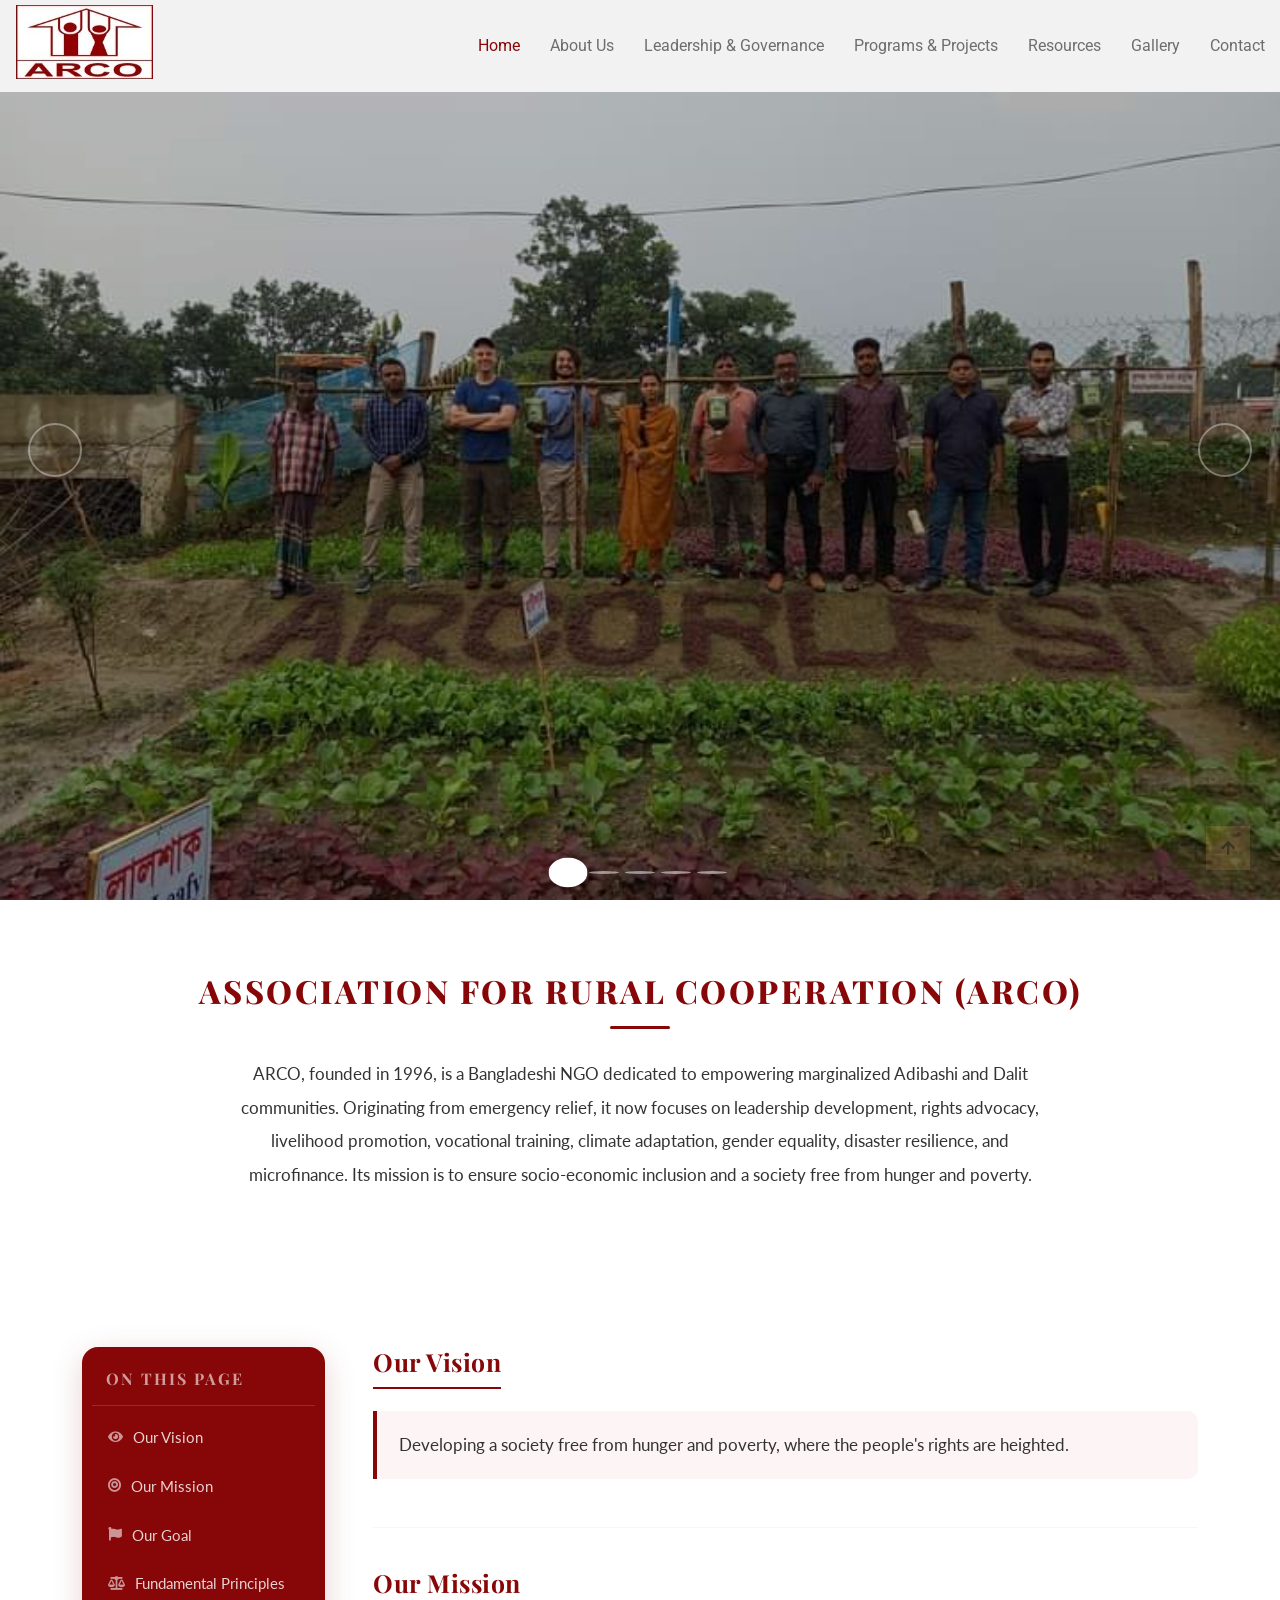
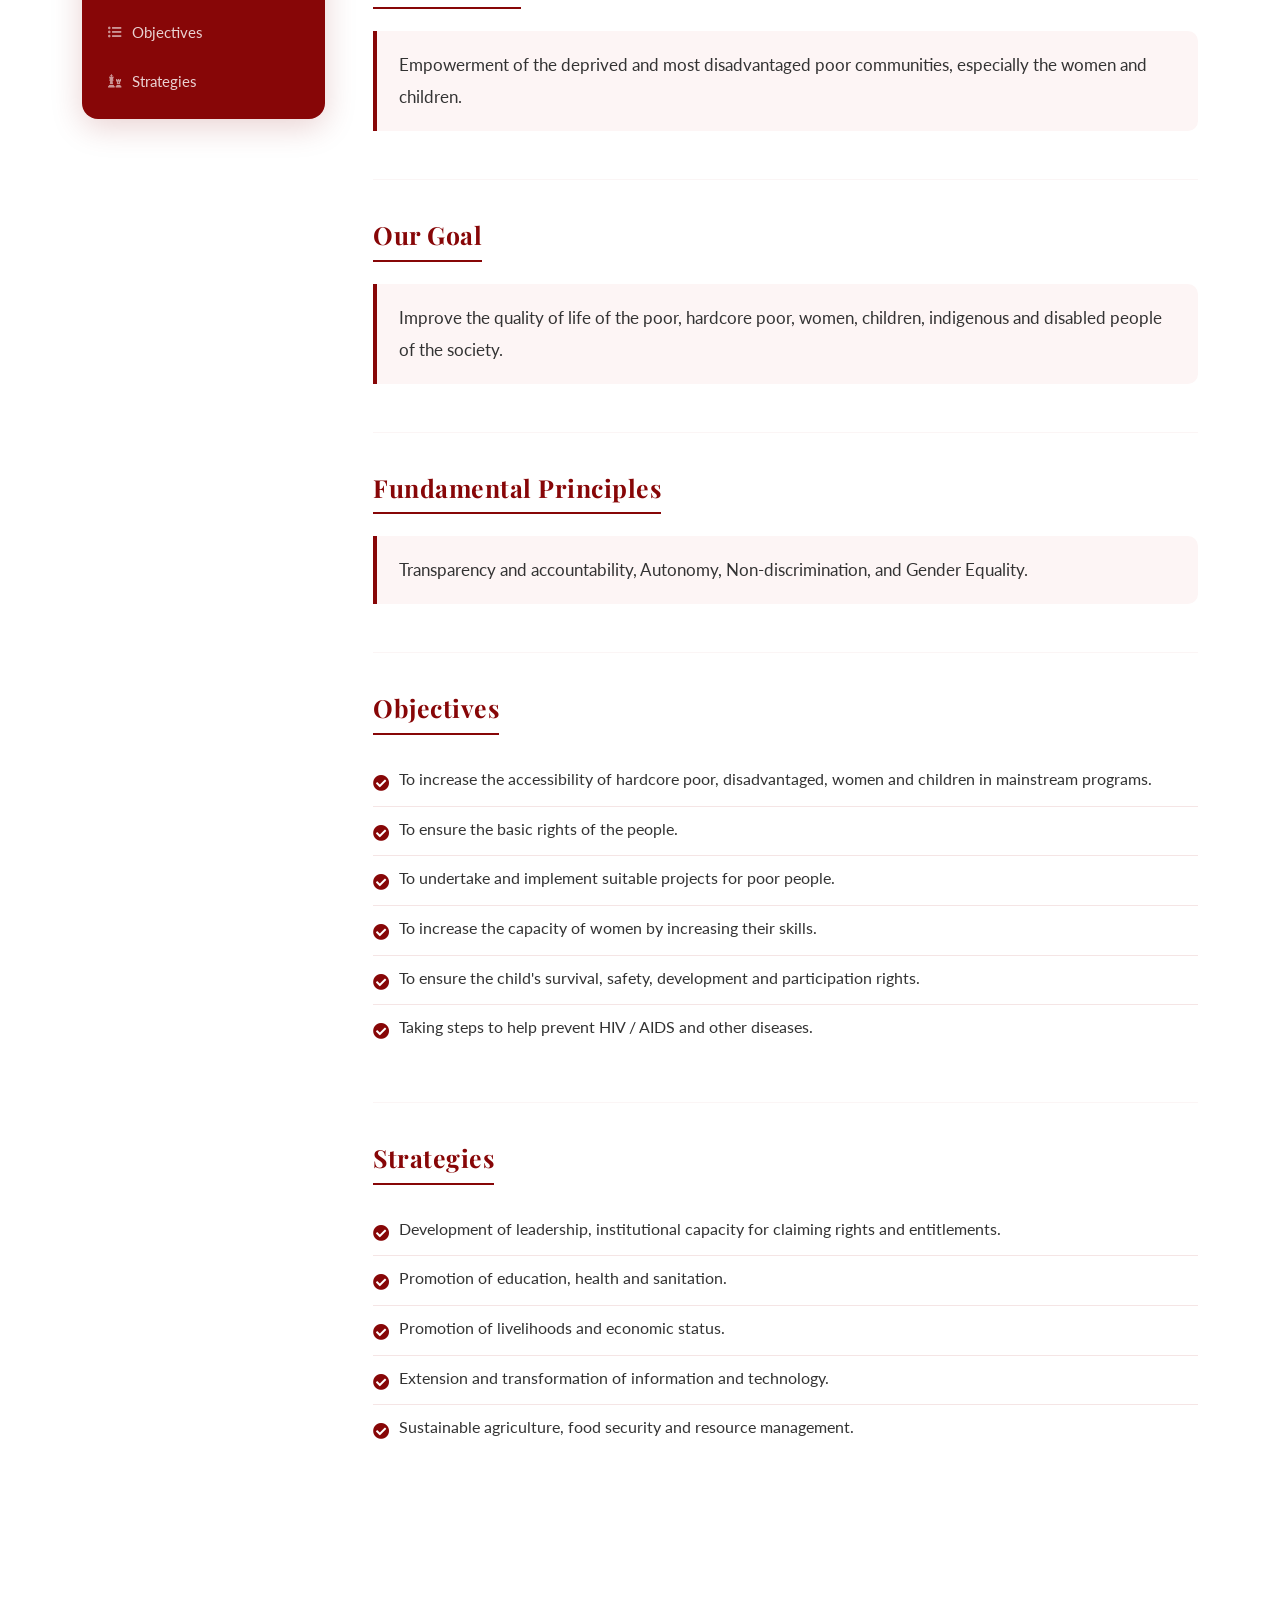
==== commit 3ded48b5: "Add files via upload" ====
--- a/index.html
+++ b/index.html
@@ -28,15 +28,11 @@
         <link href="css/style.css" rel="stylesheet">
 
         <style>
-
-            /* ═══════════════════════════════
-               CAROUSEL
-            ═══════════════════════════════ */
-            .carousel-header {
-                position: relative;
-            }
-
-            /* Make images cover full viewport height */
+            /* ══════════════════════════════
+               CAROUSEL STYLES — unchanged
+            ══════════════════════════════ */
+            .carousel-header { position: relative; }
+
             .carousel-item img {
                 width: 100%;
                 height: 100vh;
@@ -45,7 +41,6 @@
                 filter: brightness(0.72);
             }
 
-            /* Dot indicators */
             .carousel-indicators li,
             .carousel-indicators button {
                 width: 10px;
@@ -63,7 +58,6 @@
                 transform: scale(1.3);
             }
 
-            /* ── Prev / Next arrow buttons ── */
             .carousel-control-prev,
             .carousel-control-next {
                 width: 54px;
@@ -89,14 +83,16 @@
             }
 
             .carousel-control-prev-icon,
-            .carousel-control-next-icon {
-                width: 20px;
-                height: 20px;
-            }
-
-            /* ═══════════════════════════════
-               ABOUT / INTRO SECTION
-            ═══════════════════════════════ */
+            .carousel-control-next-icon { width: 20px; height: 20px; }
+
+            @media (max-width: 767px) {
+                .carousel-control-prev { left: 12px; }
+                .carousel-control-next { right: 12px; }
+            }
+
+            /* ══════════════════════════════
+               INTRO STYLES — unchanged
+            ══════════════════════════════ */
             .home-intro {
                 padding: 72px 24px 60px;
                 background: #fff;
@@ -136,145 +132,155 @@
                 padding: 0 16px;
             }
 
-            /* ═══════════════════════════════
-               MISSION / VISION / VALUES BLOCK
-            ═══════════════════════════════ */
-            .mvv-wrapper {
+            /* ══════════════════════════════
+               ABOUT.HTML STYLES — exact copy
+            ══════════════════════════════ */
+            .section-anchor {
+                scroll-margin-top: 90px;
+            }
+
+            .about-sidebar {
+                position: sticky;
+                top: 100px;
                 background: #870607;
                 border-radius: 16px;
-                margin: 0 auto 48px;
-                max-width: 1200px;
-                padding: 48px 40px;
-                box-shadow: 0 8px 40px rgba(135,6,7,0.18);
-                transition: background 0.4s ease;
-            }
-
-            .mvv-inner {
-                display: flex;
-                gap: 40px;
-                align-items: flex-start;
-            }
-
-            /* Tab nav */
-            .mvv-nav {
-                display: flex;
-                flex-direction: column;
-                gap: 6px;
-                min-width: 200px;
-                flex-shrink: 0;
-            }
-
-            .mvv-nav-label {
-                font-family: 'Lato', sans-serif;
-                font-size: 0.72rem;
+                padding: 12px 10px;
+                box-shadow: 0 8px 32px rgba(135,6,7,0.18);
+            }
+
+            .about-sidebar .sidebar-title {
+                font-family: 'Playfair Display', serif;
+                font-size: 1rem;
                 font-weight: 700;
-                color: rgba(255,255,255,0.45);
+                color: rgba(255,255,255,0.6);
                 text-transform: uppercase;
                 letter-spacing: 2px;
-                padding: 0 4px 10px;
+                padding: 8px 14px 14px;
                 border-bottom: 1px solid rgba(255,255,255,0.15);
-                margin-bottom: 4px;
-            }
-
-            .mvv-btn {
+                margin-bottom: 8px;
+            }
+
+            .sidebar-nav-link {
                 display: flex;
                 align-items: center;
                 gap: 10px;
                 padding: 12px 16px;
-                background: transparent;
-                border: none;
+                color: rgba(255,255,255,0.82);
+                font-family: 'Lato', sans-serif;
+                font-size: 0.95rem;
+                font-weight: 400;
                 border-radius: 10px;
-                color: rgba(255,255,255,0.65);
-                font-family: 'Lato', sans-serif;
-                font-size: 0.97rem;
-                text-align: left;
-                cursor: pointer;
+                text-decoration: none;
                 transition: background 0.2s, color 0.2s, padding-left 0.2s;
-            }
-
-            .mvv-btn i {
-                font-size: 0.82rem;
-                opacity: 0.6;
+                margin-bottom: 2px;
+            }
+
+            .sidebar-nav-link i {
+                font-size: 0.85rem;
+                opacity: 0.7;
                 transition: opacity 0.2s;
             }
 
-            .mvv-btn:hover {
-                background: rgba(255,255,255,0.12);
+            .sidebar-nav-link:hover,
+            .sidebar-nav-link.active {
+                background: rgba(255,255,255,0.18);
                 color: #fff;
-                padding-left: 20px;
-            }
-
-            .mvv-btn.active {
-                background: rgba(255,255,255,0.22);
-                color: #fff;
+                padding-left: 22px;
+                text-decoration: none;
+            }
+
+            .sidebar-nav-link.active {
+                background: rgba(255,255,255,0.25);
                 font-weight: 700;
-                padding-left: 20px;
-            }
-
-            .mvv-btn.active i { opacity: 1; }
-
-            /* Divider between nav and content */
-            .mvv-divider {
-                width: 1px;
-                background: rgba(255,255,255,0.2);
-                align-self: stretch;
-                flex-shrink: 0;
-            }
-
-            /* Content area */
-            .mvv-content {
-                flex-grow: 1;
-                display: flex;
-                align-items: center;
-                min-height: 140px;
-            }
-
-            .mvv-tab-text {
-                font-family: 'Lato', sans-serif;
-                font-size: 1.15rem;
-                font-weight: 300;
-                line-height: 1.85;
-                color: #fff;
-                margin: 0;
-            }
-
-            .mvv-tab-list {
+            }
+
+            .sidebar-nav-link.active i,
+            .sidebar-nav-link:hover i { opacity: 1; }
+
+            .about-section-heading {
+                font-family: 'Playfair Display', serif;
+                color: #870607;
+                font-size: 1.55rem;
+                font-weight: 700;
+                letter-spacing: 0.5px;
+                margin-bottom: 6px;
+                padding-bottom: 10px;
+                border-bottom: 2px solid #870607;
+                display: inline-block;
+            }
+
+            .about-body-text {
                 font-family: 'Lato', sans-serif;
                 font-size: 1.05rem;
-                font-weight: 300;
+                font-weight: 400;
+                line-height: 1.9;
+                color: #333;
+            }
+
+            .about-info-card {
+                background: #fdf5f5;
+                border-left: 4px solid #870607;
+                border-radius: 0 10px 10px 0;
+                padding: 18px 22px;
+                margin-bottom: 8px;
+            }
+
+            .section-divider {
+                border: none;
+                border-top: 1px solid #f0d8d8;
+                margin: 40px 0;
+            }
+
+            /* Policy / list items */
+            .policy-list {
+                font-family: 'Lato', sans-serif;
+                font-size: 1.02rem;
                 line-height: 2;
-                color: #fff;
-                margin: 0;
+                color: #333;
                 padding-left: 0;
                 list-style: none;
             }
 
-            .mvv-tab-list li {
+            .policy-list li {
                 display: flex;
+                align-items: flex-start;
                 gap: 10px;
-                align-items: flex-start;
-                margin-bottom: 4px;
-            }
-
-            .mvv-tab-list li::before {
-                content: "\f054";
+                padding: 6px 0;
+                border-bottom: 1px solid #f5e5e5;
+            }
+
+            .policy-list li:last-child { border-bottom: none; }
+
+            .policy-list li::before {
+                content: "\f058";
                 font-family: "Font Awesome 5 Free";
                 font-weight: 900;
-                font-size: 0.7rem;
-                color: rgba(255,255,255,0.6);
-                margin-top: 7px;
+                color: #870607;
+                margin-top: 4px;
                 flex-shrink: 0;
             }
 
-            /* Mobile responsive */
-            @media (max-width: 767px) {
-                .mvv-inner { flex-direction: column; gap: 24px; }
-                .mvv-nav { min-width: unset; width: 100%; flex-direction: row; flex-wrap: wrap; }
-                .mvv-divider { display: none; }
-                .mvv-nav-label { display: none; }
-                .mvv-wrapper { padding: 32px 20px; border-radius: 12px; margin: 0 16px 40px; }
-                .carousel-control-prev { left: 12px; }
-                .carousel-control-next { right: 12px; }
+            /* Mobile dropdown — exact from about.html */
+            .dropdown-quicknav { display: none; }
+
+            .dropdown-quicknav select {
+                width: 100%;
+                padding: 12px 16px;
+                border: 2px solid #870607;
+                border-radius: 10px;
+                color: #870607;
+                font-family: 'Lato', sans-serif;
+                font-size: 1rem;
+                font-weight: 700;
+                background: #fff url("data:image/svg+xml,%3Csvg xmlns='http://www.w3.org/2000/svg' width='12' height='12' viewBox='0 0 12 12'%3E%3Cpath fill='%23870607' d='M6 8L1 3h10z'/%3E%3C/svg%3E") no-repeat right 14px center;
+                appearance: none;
+                cursor: pointer;
+                outline: none;
+            }
+
+            @media (max-width: 991px) {
+                .about-sidebar { display: none; }
+                .dropdown-quicknav { display: block; margin-bottom: 32px; }
             }
         </style>
     </head>
@@ -311,11 +317,10 @@
         </div>
         <!-- Navbar End -->
 
-        <!-- ═══ Carousel Start ═══ -->
+        <!-- ═══ Carousel Start — unchanged ═══ -->
         <div class="container-fluid carousel-header vh-100 px-0">
             <div id="carouselId" class="carousel slide h-100" data-bs-ride="carousel">
 
-                <!-- Dot indicators -->
                 <div class="carousel-indicators">
                     <button type="button" data-bs-target="#carouselId" data-bs-slide-to="0" class="active" aria-current="true"></button>
                     <button type="button" data-bs-target="#carouselId" data-bs-slide-to="1"></button>
@@ -342,13 +347,10 @@
                     </div>
                 </div>
 
-                <!-- Previous Button -->
                 <button class="carousel-control-prev" type="button" data-bs-target="#carouselId" data-bs-slide="prev">
                     <span class="carousel-control-prev-icon" aria-hidden="true"></span>
                     <span class="visually-hidden">Previous</span>
                 </button>
-
-                <!-- Next Button -->
                 <button class="carousel-control-next" type="button" data-bs-target="#carouselId" data-bs-slide="next">
                     <span class="carousel-control-next-icon" aria-hidden="true"></span>
                     <span class="visually-hidden">Next</span>
@@ -358,80 +360,143 @@
         </div>
         <!-- ═══ Carousel End ═══ -->
 
-        <!-- ═══ About / Intro Section Start ═══ -->
+        <!-- ═══ Intro Section — unchanged ═══ -->
         <div class="home-intro">
             <h5 class="home-intro-heading">Association for Rural Cooperation (ARCO)</h5>
             <p class="home-intro-text">
                 ARCO, founded in 1996, is a Bangladeshi NGO dedicated to empowering marginalized Adibashi and Dalit communities. Originating from emergency relief, it now focuses on leadership development, rights advocacy, livelihood promotion, vocational training, climate adaptation, gender equality, disaster resilience, and microfinance. Its mission is to ensure socio-economic inclusion and a society free from hunger and poverty.
             </p>
         </div>
-        <!-- ═══ About / Intro Section End ═══ -->
-
-        <!-- ═══ Mission Vision Values Start ═══ -->
-        <div class="mvv-wrapper" id="mvv-container">
-            <div class="mvv-inner">
-
-                <!-- Tab Navigation -->
-                <div class="mvv-nav">
-                    <div class="mvv-nav-label">Explore</div>
-
-                    <button class="mvv-btn active" id="btn-mission" onclick="switchTab('mission')">
-                        <i class="fas fa-eye"></i> Our Vision
-                    </button>
-                    <button class="mvv-btn" id="btn-vision" onclick="switchTab('vision')">
-                        <i class="fas fa-bullseye"></i> Our Mission
-                    </button>
-                    <button class="mvv-btn" id="btn-values" onclick="switchTab('values')">
-                        <i class="fas fa-flag"></i> Our Goal
-                    </button>
-                    <button class="mvv-btn" id="btn-principles" onclick="switchTab('principles')">
-                        <i class="fas fa-balance-scale"></i> Fundamental Principles
-                    </button>
-                    <button class="mvv-btn" id="btn-objectives" onclick="switchTab('objectives')">
-                        <i class="fas fa-list-ul"></i> Objectives
-                    </button>
-                    <button class="mvv-btn" id="btn-strategies" onclick="switchTab('strategies')">
-                        <i class="fas fa-chess"></i> Strategies
-                    </button>
+        <!-- ═══ Intro Section End ═══ -->
+
+        <!-- ═══ MVV Section — exact about.html structure ═══ -->
+        <div class="container-fluid about py-5">
+            <div class="container py-5">
+                <div class="row g-5">
+
+                    <!-- Sidebar (desktop) — exact about.html -->
+                    <div class="col-xl-3 col-lg-3 d-none d-lg-block">
+                        <div class="about-sidebar">
+                            <div class="sidebar-title">On This Page</div>
+                            <a href="#vision" class="sidebar-nav-link active">
+                                <i class="fas fa-eye"></i> Our Vision
+                            </a>
+                            <a href="#mission" class="sidebar-nav-link">
+                                <i class="fas fa-bullseye"></i> Our Mission
+                            </a>
+                            <a href="#goal" class="sidebar-nav-link">
+                                <i class="fas fa-flag"></i> Our Goal
+                            </a>
+                            <a href="#principles" class="sidebar-nav-link">
+                                <i class="fas fa-balance-scale"></i> Fundamental Principles
+                            </a>
+                            <a href="#objectives" class="sidebar-nav-link">
+                                <i class="fas fa-list-ul"></i> Objectives
+                            </a>
+                            <a href="#strategies" class="sidebar-nav-link">
+                                <i class="fas fa-chess"></i> Strategies
+                            </a>
+                        </div>
+                    </div>
+
+                    <!-- Main content -->
+                    <div class="col-xl-9 col-lg-9 col-12">
+
+                        <!-- Mobile dropdown -->
+                        <div class="dropdown-quicknav">
+                            <select onchange="document.getElementById(this.value).scrollIntoView({behavior:'smooth', block:'start'})">
+                                <option value="" disabled selected>— Jump to section —</option>
+                                <option value="vision">Our Vision</option>
+                                <option value="mission">Our Mission</option>
+                                <option value="goal">Our Goal</option>
+                                <option value="principles">Fundamental Principles</option>
+                                <option value="objectives">Objectives</option>
+                                <option value="strategies">Strategies</option>
+                            </select>
+                        </div>
+
+                        <!-- Our Vision -->
+                        <section id="vision" class="section-anchor mb-5">
+                            <h5 class="about-section-heading">Our Vision</h5>
+                            <div class="about-info-card mt-3">
+                                <p class="about-body-text mb-0">
+                                    Developing a society free from hunger and poverty, where the people's rights are heighted.
+                                </p>
+                            </div>
+                        </section>
+
+                        <hr class="section-divider">
+
+                        <!-- Our Mission -->
+                        <section id="mission" class="section-anchor mb-5">
+                            <h5 class="about-section-heading">Our Mission</h5>
+                            <div class="about-info-card mt-3">
+                                <p class="about-body-text mb-0">
+                                    Empowerment of the deprived and most disadvantaged poor communities, especially the women and children.
+                                </p>
+                            </div>
+                        </section>
+
+                        <hr class="section-divider">
+
+                        <!-- Our Goal -->
+                        <section id="goal" class="section-anchor mb-5">
+                            <h5 class="about-section-heading">Our Goal</h5>
+                            <div class="about-info-card mt-3">
+                                <p class="about-body-text mb-0">
+                                    Improve the quality of life of the poor, hardcore poor, women, children, indigenous and disabled people of the society.
+                                </p>
+                            </div>
+                        </section>
+
+                        <hr class="section-divider">
+
+                        <!-- Fundamental Principles -->
+                        <section id="principles" class="section-anchor mb-5">
+                            <h5 class="about-section-heading">Fundamental Principles</h5>
+                            <div class="about-info-card mt-3">
+                                <p class="about-body-text mb-0">
+                                    Transparency and accountability, Autonomy, Non-discrimination, and Gender Equality.
+                                </p>
+                            </div>
+                        </section>
+
+                        <hr class="section-divider">
+
+                        <!-- Objectives -->
+                        <section id="objectives" class="section-anchor mb-5">
+                            <h5 class="about-section-heading">Objectives</h5>
+                            <ul class="policy-list mt-3">
+                                <li>To increase the accessibility of hardcore poor, disadvantaged, women and children in mainstream programs.</li>
+                                <li>To ensure the basic rights of the people.</li>
+                                <li>To undertake and implement suitable projects for poor people.</li>
+                                <li>To increase the capacity of women by increasing their skills.</li>
+                                <li>To ensure the child's survival, safety, development and participation rights.</li>
+                                <li>Taking steps to help prevent HIV / AIDS and other diseases.</li>
+                            </ul>
+                        </section>
+
+                        <hr class="section-divider">
+
+                        <!-- Strategies -->
+                        <section id="strategies" class="section-anchor mb-5">
+                            <h5 class="about-section-heading">Strategies</h5>
+                            <ul class="policy-list mt-3">
+                                <li>Development of leadership, institutional capacity for claiming rights and entitlements.</li>
+                                <li>Promotion of education, health and sanitation.</li>
+                                <li>Promotion of livelihoods and economic status.</li>
+                                <li>Extension and transformation of information and technology.</li>
+                                <li>Sustainable agriculture, food security and resource management.</li>
+                            </ul>
+                        </section>
+
+                    </div>
+                    <!-- End Main content -->
+
                 </div>
-
-                <!-- Vertical divider -->
-                <div class="mvv-divider"></div>
-
-                <!-- Tab Content -->
-                <div class="mvv-content">
-                    <p class="mvv-tab-text" id="tab-mission">
-                        Developing a society free from hunger and poverty, where the people's rights are heighted.
-                    </p>
-                    <p class="mvv-tab-text" id="tab-vision" style="display:none;">
-                        Empowerment of the deprived and most disadvantaged poor communities, especially the women and children.
-                    </p>
-                    <p class="mvv-tab-text" id="tab-values" style="display:none;">
-                        Improve the quality of life of the poor, hardcore poor, women, children, indigenous and disabled people of the society.
-                    </p>
-                    <p class="mvv-tab-text" id="tab-principles" style="display:none;">
-                        Transparency and accountability, Autonomy, Non-discrimination, and Gender Equality.
-                    </p>
-                    <ul class="mvv-tab-list" id="tab-objectives" style="display:none;">
-                        <li>To increase the accessibility of hardcore poor, disadvantaged, women and children in mainstream programs.</li>
-                        <li>To ensure the basic rights of the people.</li>
-                        <li>To undertake and implement suitable projects for poor people.</li>
-                        <li>To increase the capacity of women by increasing their skills.</li>
-                        <li>To ensure the child's survival, safety, development and participation rights.</li>
-                        <li>Taking steps to help prevent HIV / AIDS and other diseases.</li>
-                    </ul>
-                    <ul class="mvv-tab-list" id="tab-strategies" style="display:none;">
-                        <li>Development of leadership, institutional capacity for claiming rights and entitlements.</li>
-                        <li>Promotion of education, health and sanitation.</li>
-                        <li>Promotion of livelihoods and economic status.</li>
-                        <li>Extension and transformation of information and technology.</li>
-                        <li>Sustainable agriculture, food security and resource management.</li>
-                    </ul>
-                </div>
-
             </div>
         </div>
-        <!-- ═══ Mission Vision Values End ═══ -->
+        <!-- ═══ MVV Section End ═══ -->
 
         <!-- Back to Top -->
         <a href="#" class="btn btn-primary btn-primary-outline-0 btn-md-square back-to-top"><i class="fa fa-arrow-up"></i></a>
@@ -448,29 +513,26 @@
         <!-- Template Javascript -->
         <script src="js/main.js"></script>
 
+        <!-- Sidebar scroll-spy — exact from about.html -->
         <script>
-            const tabColors = {
-                mission:    '#870607',
-                vision:     '#a30f10',
-                values:     '#b01515',
-                principles: '#C0392B',
-                objectives: '#9e0a0b',
-                strategies: '#520203'
-            };
-
-            function switchTab(id) {
-                const tabs = ['mission', 'vision', 'values', 'principles', 'objectives', 'strategies'];
-
-                tabs.forEach(t => {
-                    document.getElementById('tab-' + t).style.display = 'none';
-                    const btn = document.getElementById('btn-' + t);
-                    btn.classList.remove('active');
+            const sections = ['vision', 'mission', 'goal', 'principles', 'objectives', 'strategies'];
+            const sidebarLinks = document.querySelectorAll('.sidebar-nav-link');
+
+            window.addEventListener('scroll', () => {
+                let current = '';
+                sections.forEach(id => {
+                    const el = document.getElementById(id);
+                    if (el && window.scrollY >= el.offsetTop - 120) {
+                        current = id;
+                    }
                 });
-
-                document.getElementById('tab-' + id).style.display = (id === 'objectives' || id === 'strategies') ? 'block' : 'block';
-                document.getElementById('btn-' + id).classList.add('active');
-                document.getElementById('mvv-container').style.background = tabColors[id];
-            }
+                sidebarLinks.forEach(link => {
+                    link.classList.remove('active');
+                    if (link.getAttribute('href') === '#' + current) {
+                        link.classList.add('active');
+                    }
+                });
+            });
         </script>
 
     </body>
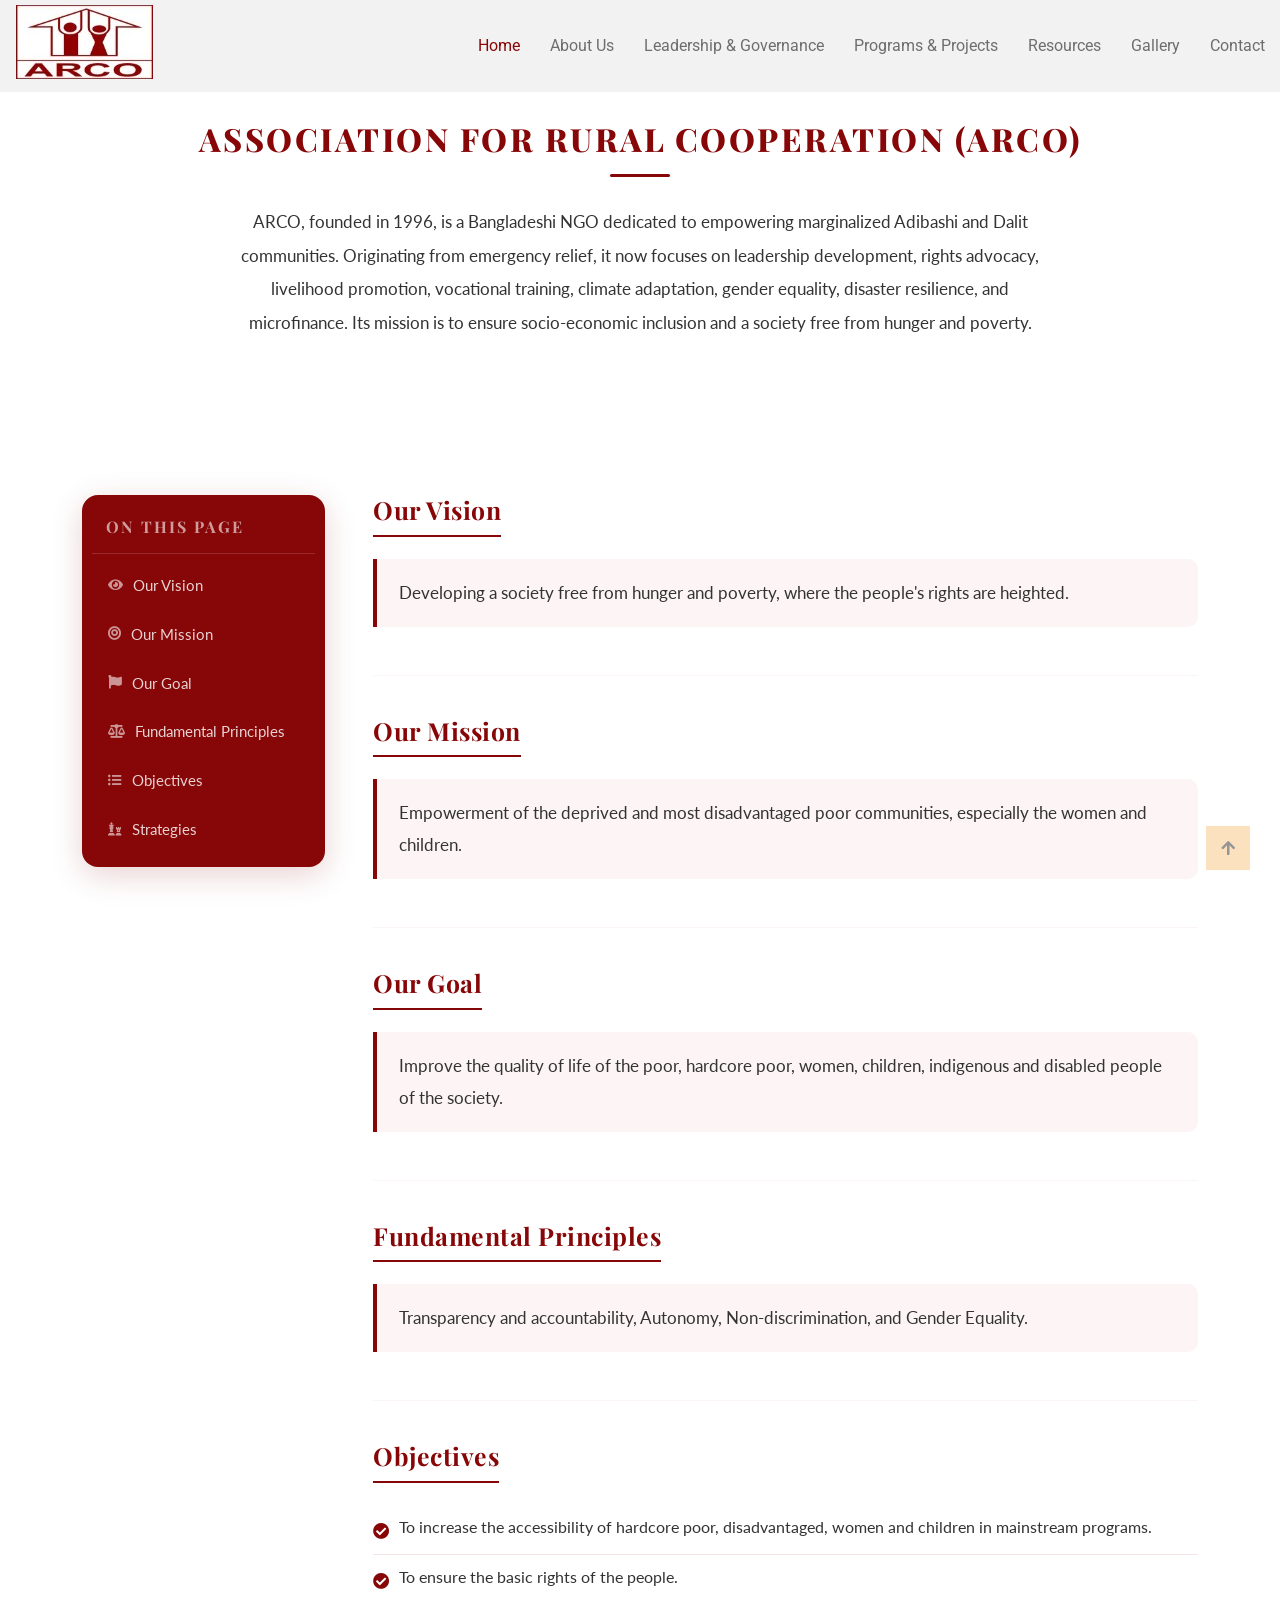
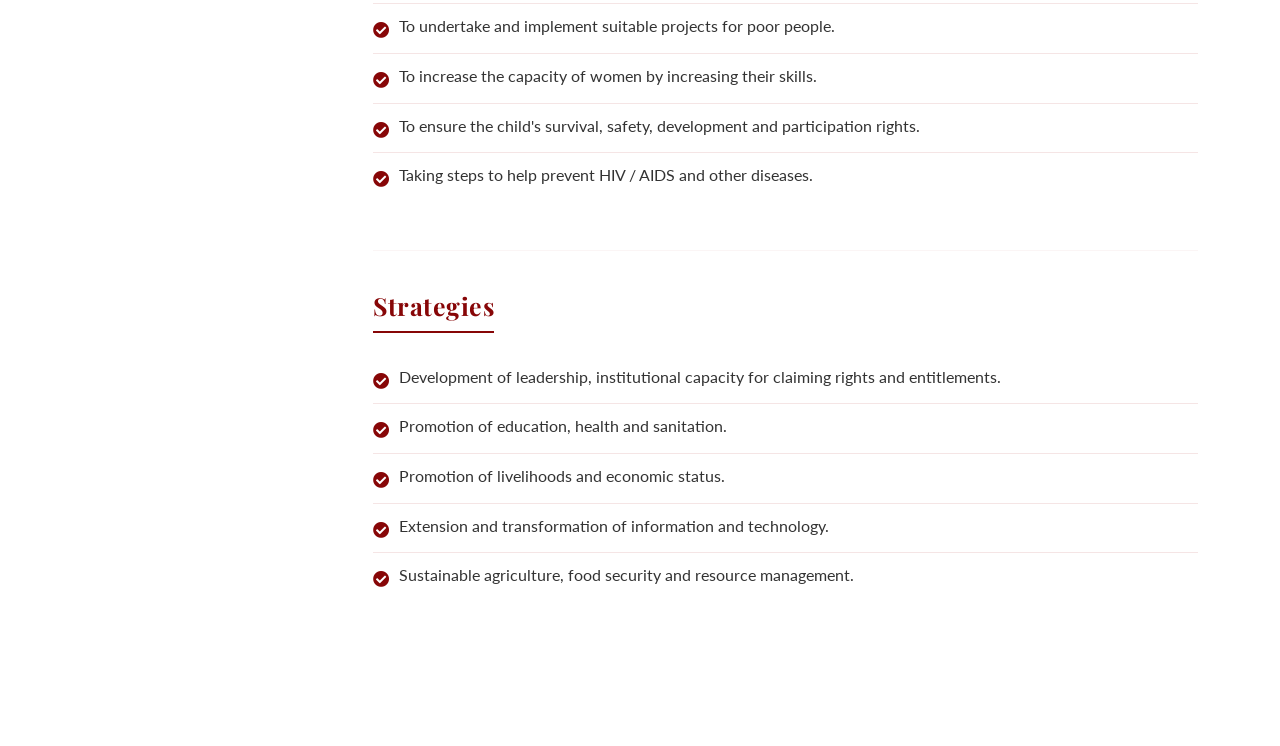
==== commit e149806f: "Add files via upload" ====
--- a/index.html
+++ b/index.html
@@ -95,6 +95,7 @@
             ══════════════════════════════ */
             .home-intro {
                 padding: 72px 24px 60px;
+                padding-top: 120px; /* Extra top padding to clear the fixed navbar */
                 background: #fff;
                 text-align: center;
             }
@@ -317,7 +318,9 @@
         </div>
         <!-- Navbar End -->
 
-        <!-- ═══ Carousel Start — unchanged ═══ -->
+        <!-- ═══ CAROUSEL TEMPORARILY DISABLED ═══
+             To restore: remove the opening  /*  and closing  */  comment tags below.
+        <!--
         <div class="container-fluid carousel-header vh-100 px-0">
             <div id="carouselId" class="carousel slide h-100" data-bs-ride="carousel">
 
@@ -358,7 +361,8 @@
 
             </div>
         </div>
-        <!-- ═══ Carousel End ═══ -->
+        -->
+        <!-- ═══ END DISABLED CAROUSEL ═══ -->
 
         <!-- ═══ Intro Section — unchanged ═══ -->
         <div class="home-intro">
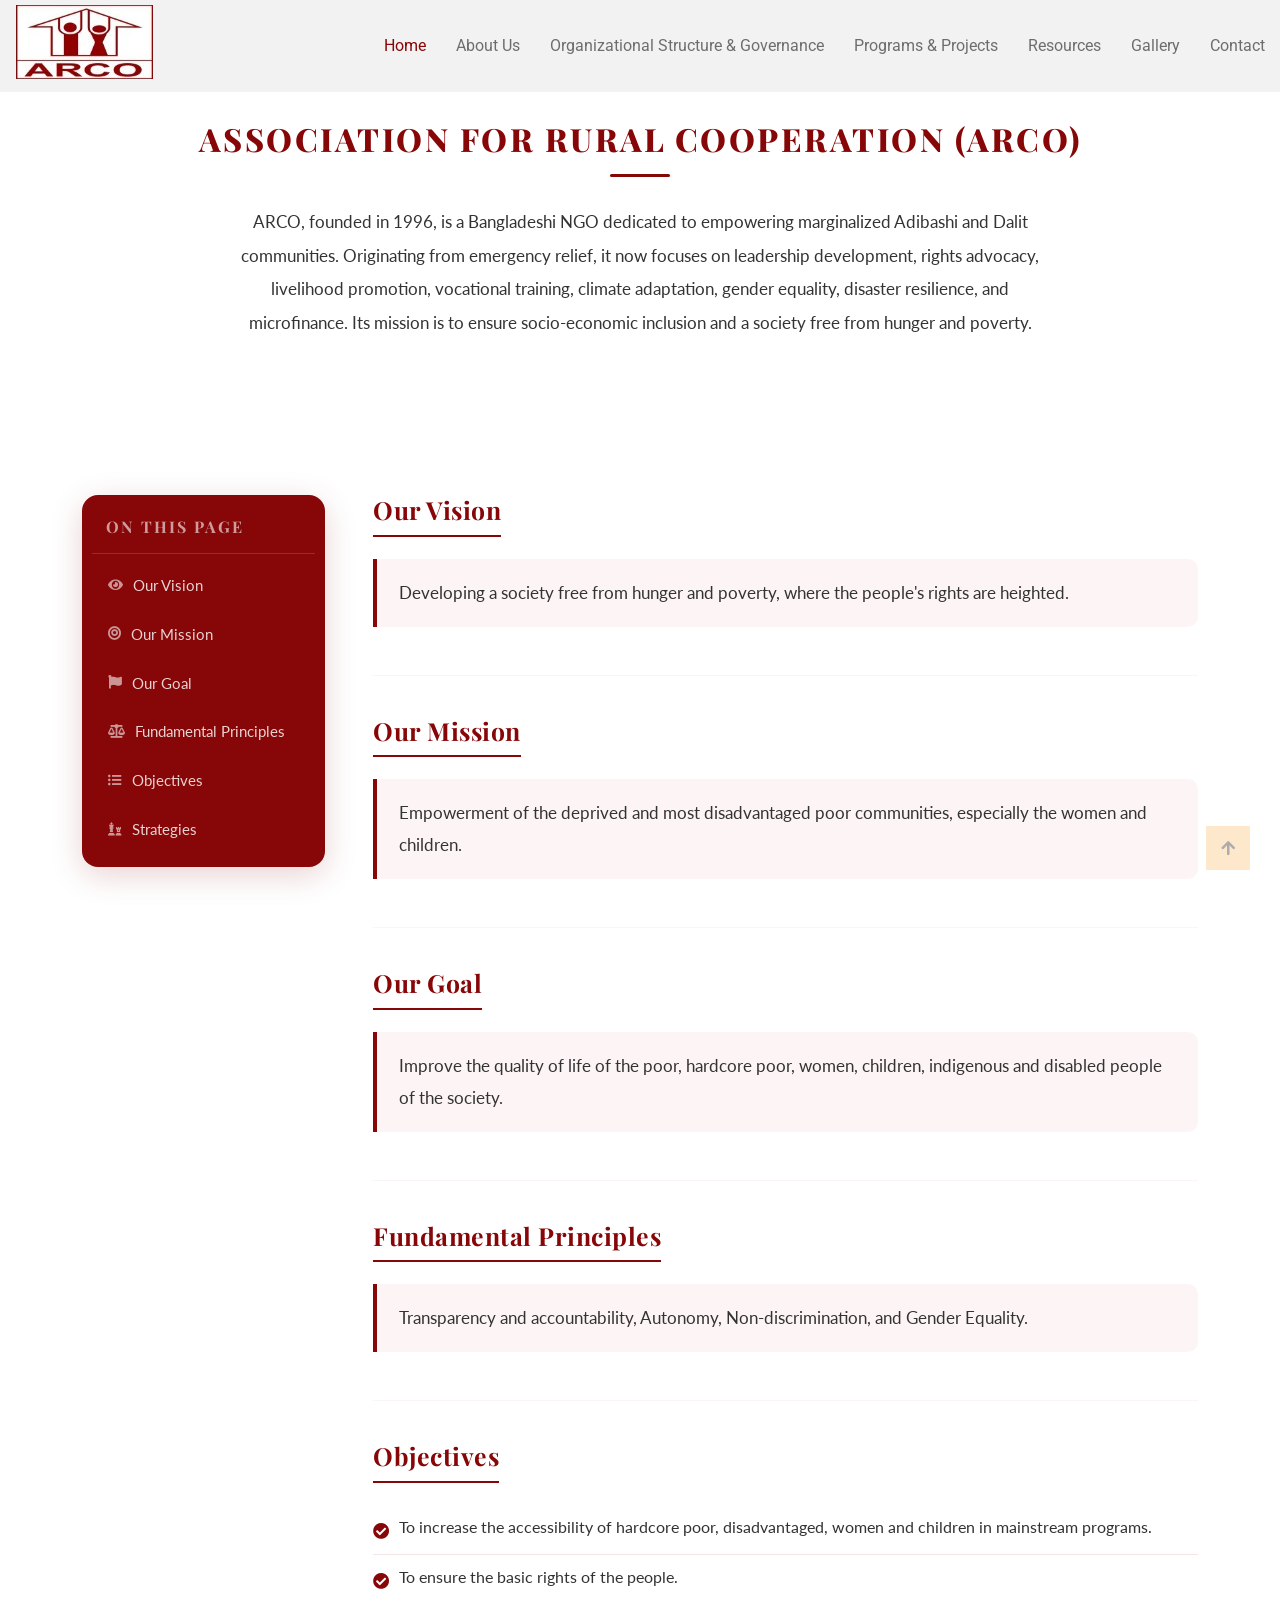
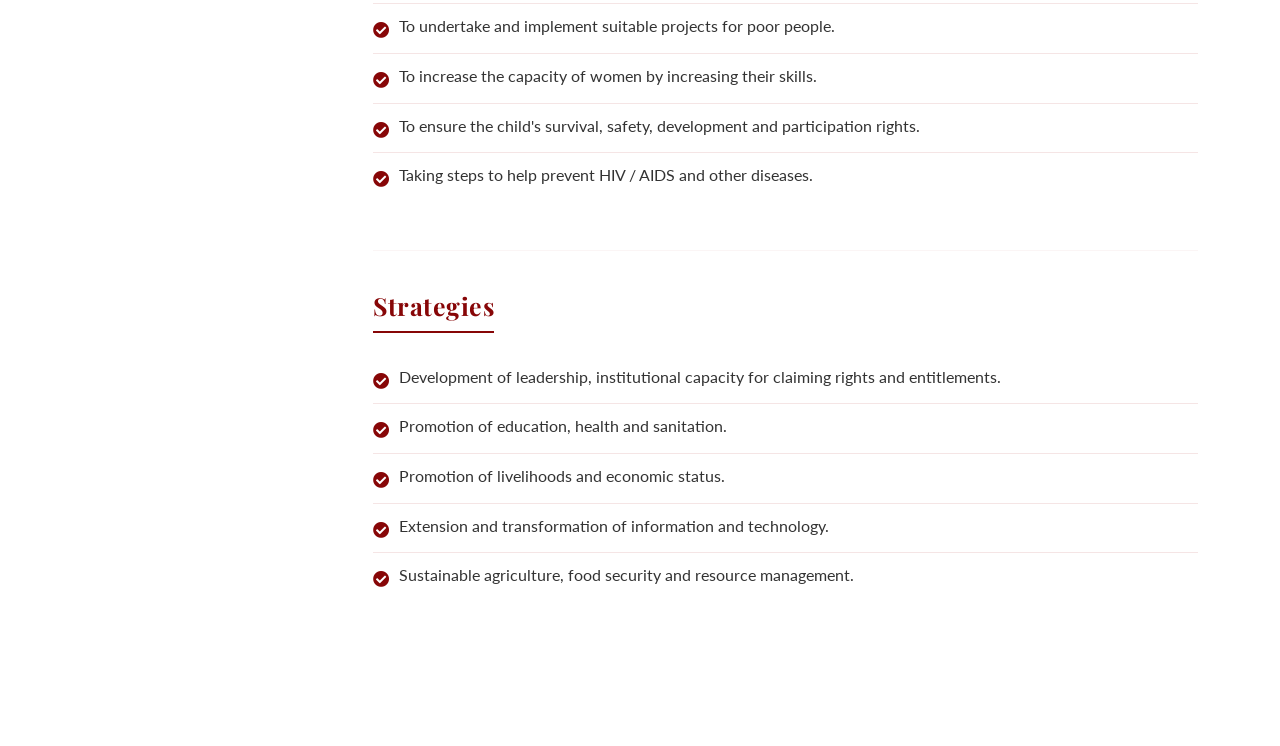
==== commit dea4b009: "Add files via upload" ====
--- a/index.html
+++ b/index.html
@@ -307,7 +307,7 @@
                     <div class="navbar-nav ms-auto">
                         <a href="index.html" class="nav-item nav-link active">Home</a>
                         <a href="about.html" class="nav-item nav-link">About Us</a>
-                        <a href="leadership.html" class="nav-item nav-link">Leadership & Governance</a>
+                        <a href="leadership.html" class="nav-item nav-link">Organizational Structure & Governance</a>
                         <a href="programs.html" class="nav-item nav-link">Programs & Projects</a>
                         <a href="resources.html" class="nav-item nav-link">Resources</a>
                         <a href="gallery.html" class="nav-item nav-link">Gallery</a>
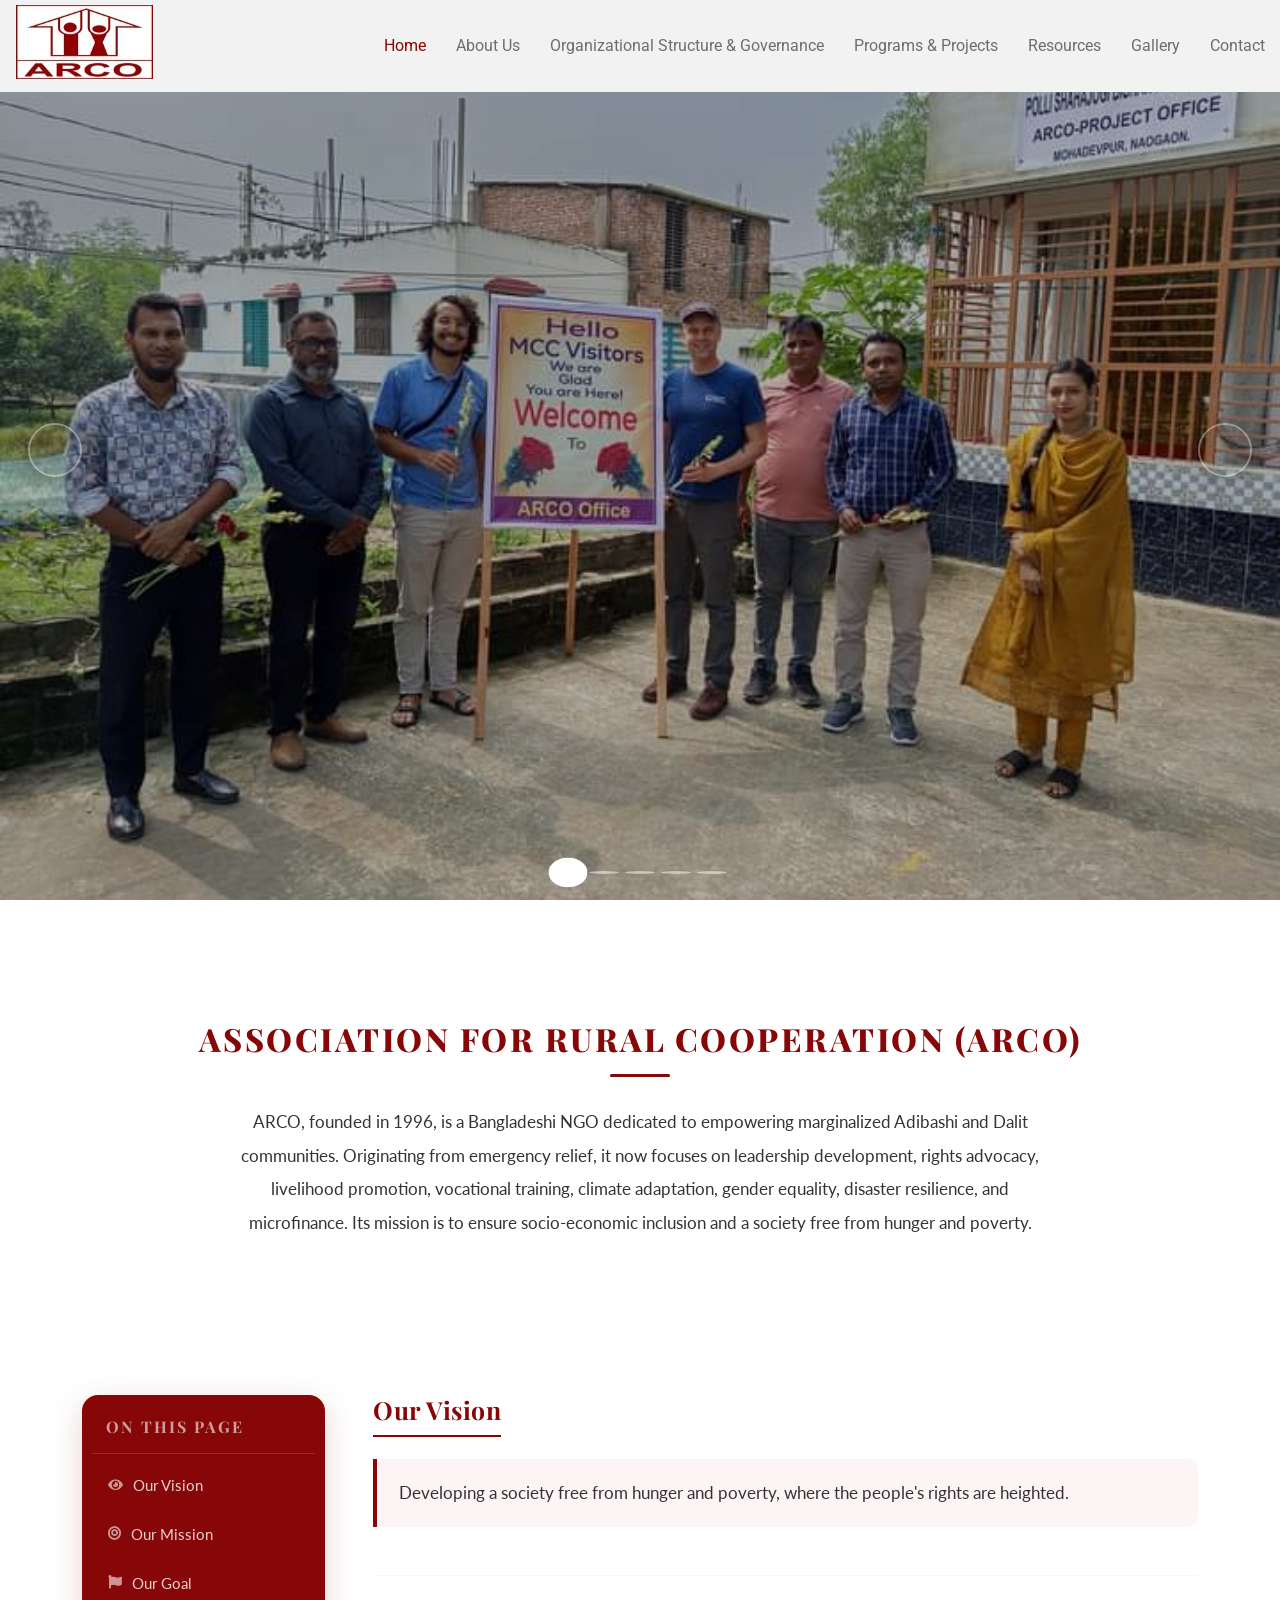
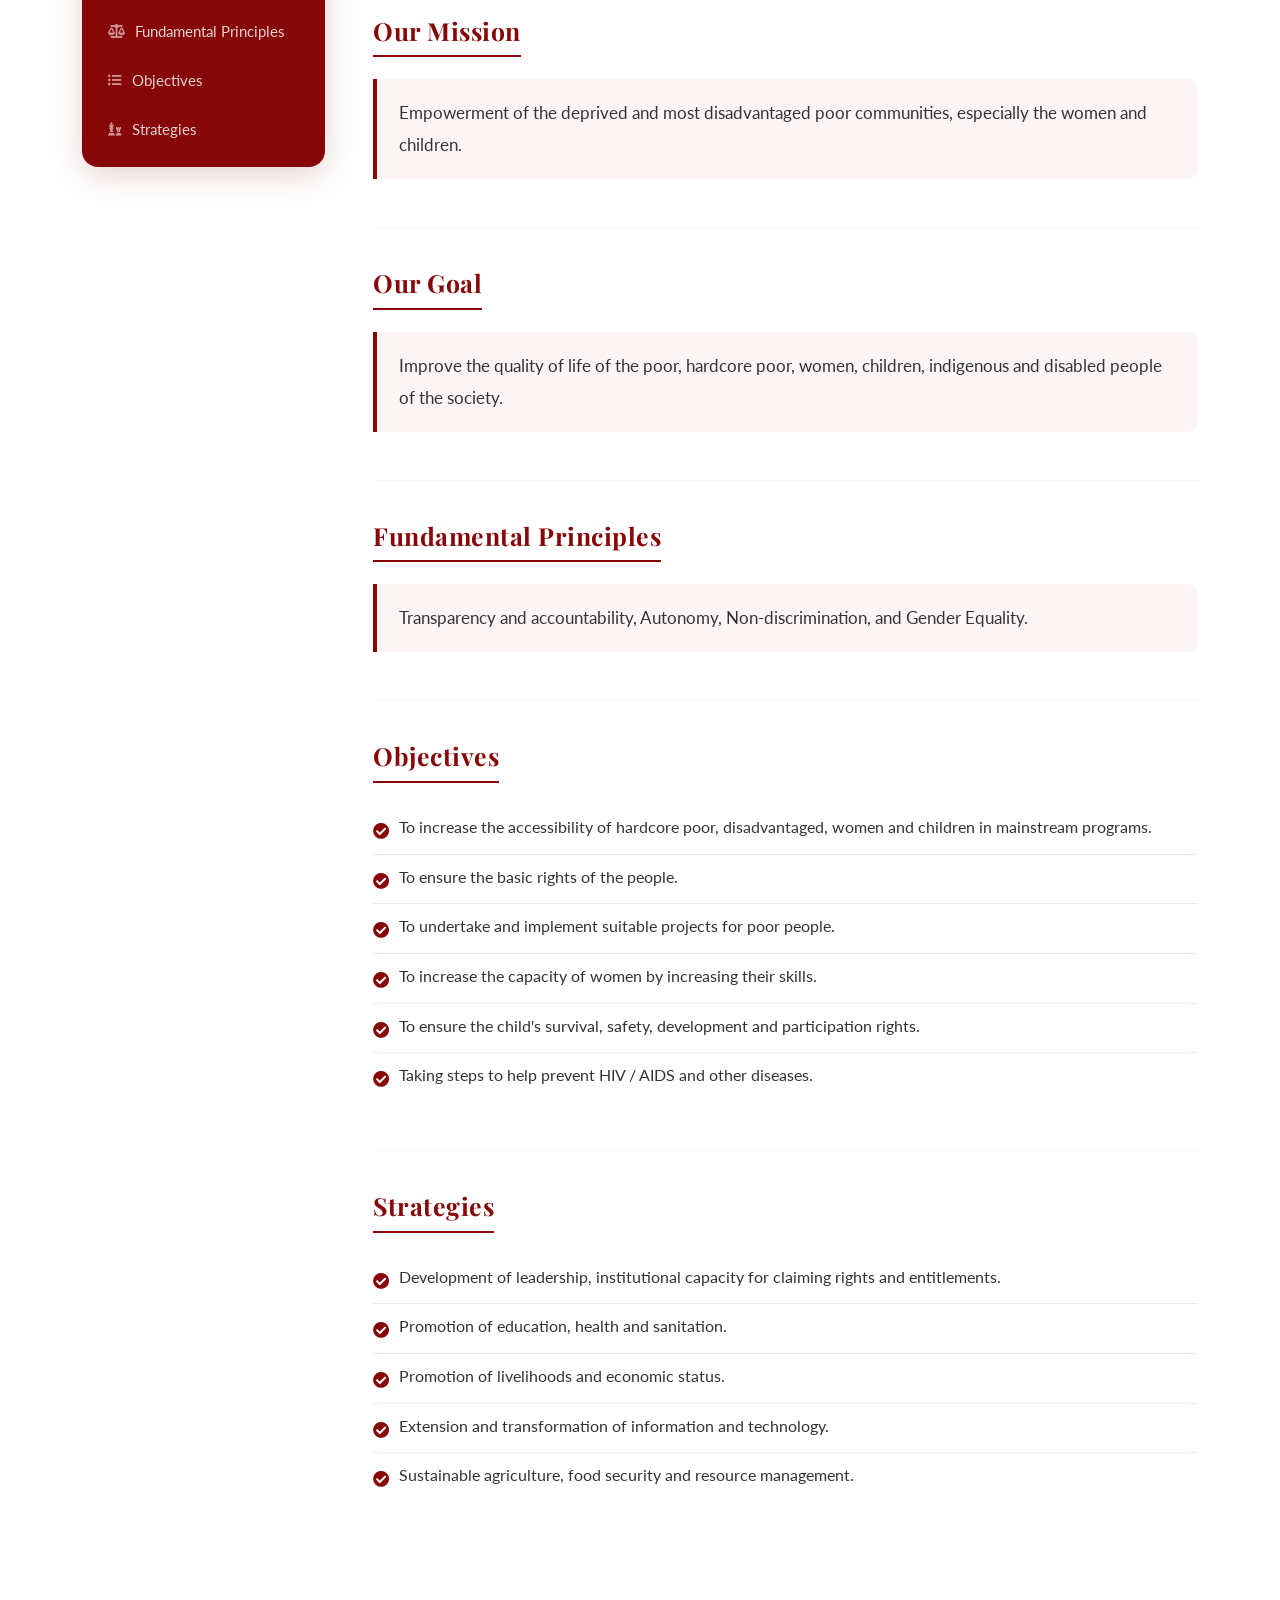
==== commit 22cdd1f3: "Add files via upload" ====
--- a/index.html
+++ b/index.html
@@ -318,9 +318,7 @@
         </div>
         <!-- Navbar End -->
 
-        <!-- ═══ CAROUSEL TEMPORARILY DISABLED ═══
-             To restore: remove the opening  /*  and closing  */  comment tags below.
-        <!--
+        <!-- Carousel Start -->
         <div class="container-fluid carousel-header vh-100 px-0">
             <div id="carouselId" class="carousel slide h-100" data-bs-ride="carousel">
 
@@ -334,19 +332,19 @@
 
                 <div class="carousel-inner h-100" role="listbox">
                     <div class="carousel-item active h-100">
-                        <img src="gallery20.jpeg" class="img-fluid" alt="ARCO Image 1">
+                        <img src="gallery18.jpeg" class="img-fluid" alt="ARCO Image 1">
                     </div>
                     <div class="carousel-item h-100">
-                        <img src="gallery2.png" class="img-fluid" alt="ARCO Image 2">
+                        <img src="gallery15.jpeg" class="img-fluid" alt="ARCO Image 2">
                     </div>
                     <div class="carousel-item h-100">
-                        <img src="gallery3.png" class="img-fluid" alt="ARCO Image 3">
+                        <img src="gallery14.jpeg" class="img-fluid" alt="ARCO Image 3">
                     </div>
                     <div class="carousel-item h-100">
-                        <img src="gallery4.png" class="img-fluid" alt="ARCO Image 4">
+                        <img src="gallery27.jpeg" class="img-fluid" alt="ARCO Image 4">
                     </div>
                     <div class="carousel-item h-100">
-                        <img src="gallery5.png" class="img-fluid" alt="ARCO Image 5">
+                        <img src="gallery29.jpeg" class="img-fluid" alt="ARCO Image 5">
                     </div>
                 </div>
 
@@ -361,8 +359,7 @@
 
             </div>
         </div>
-        -->
-        <!-- ═══ END DISABLED CAROUSEL ═══ -->
+        <!-- Carousel End -->
 
         <!-- ═══ Intro Section — unchanged ═══ -->
         <div class="home-intro">
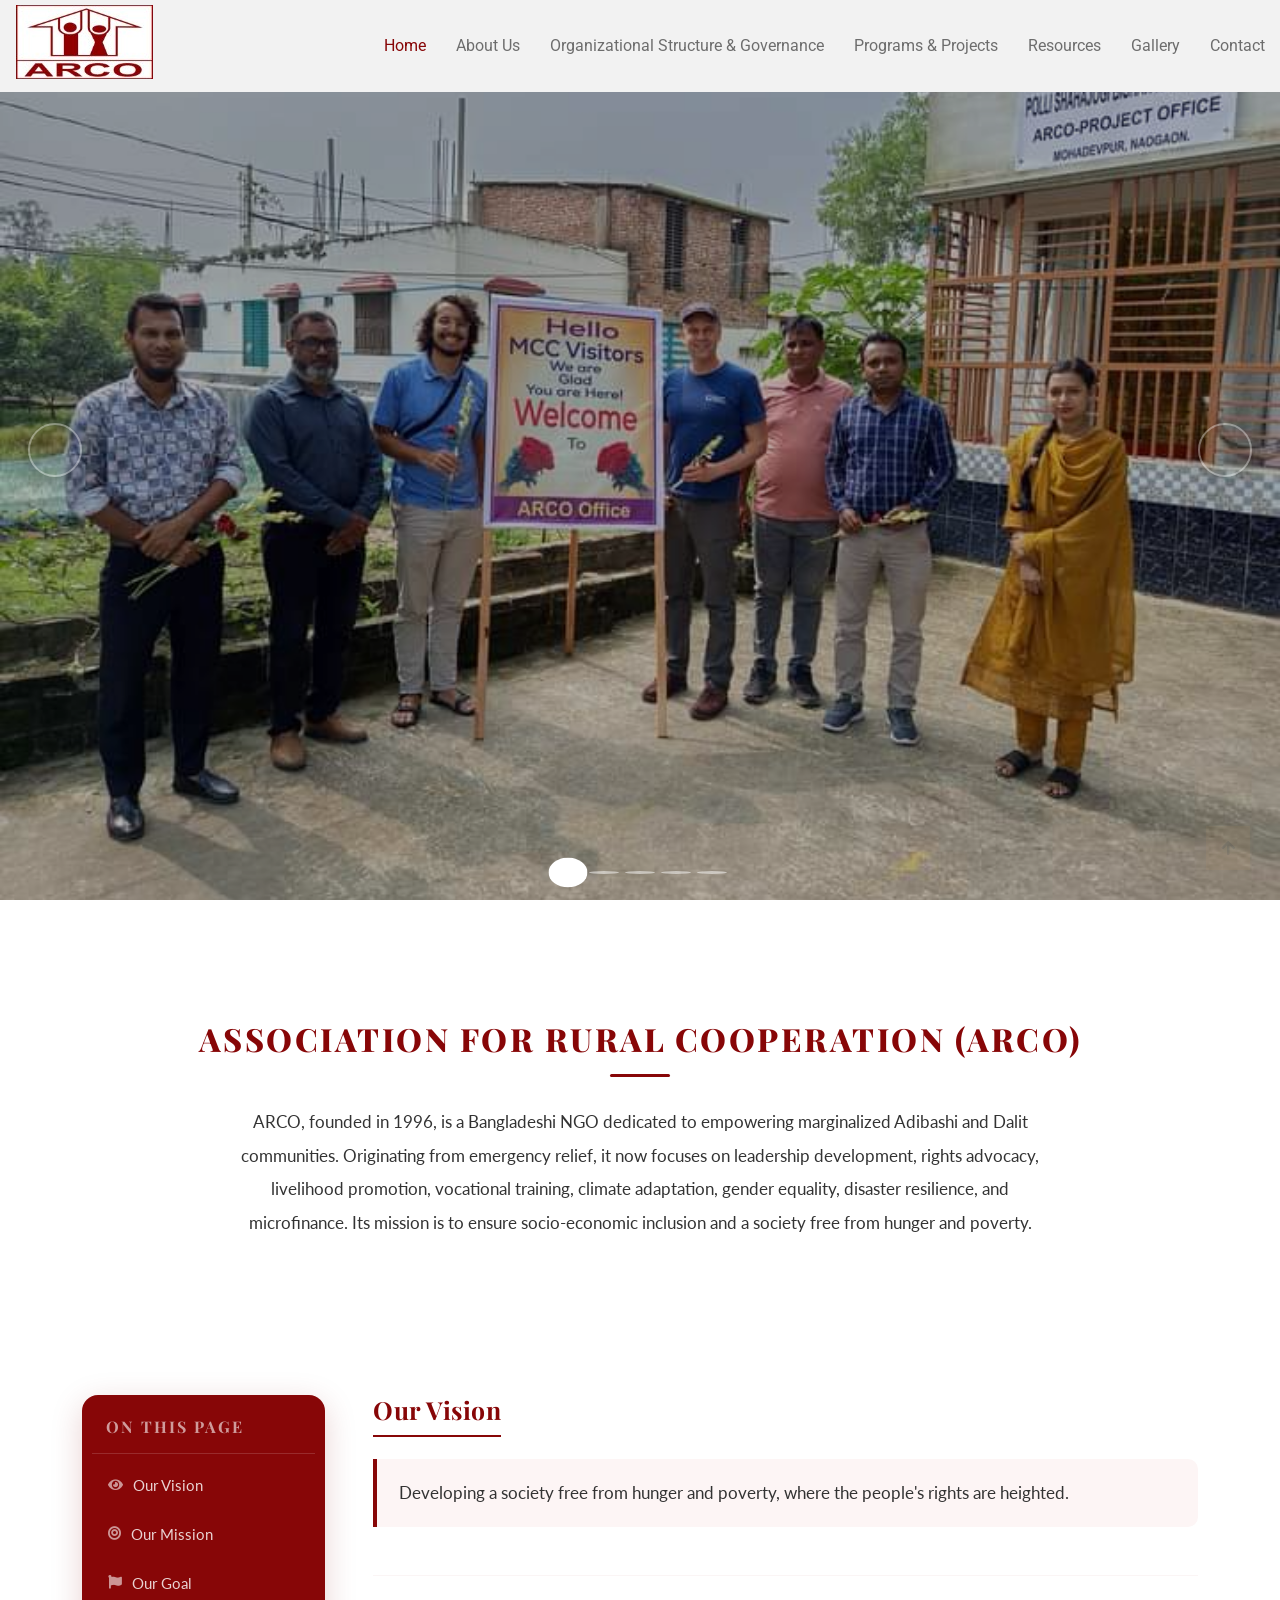
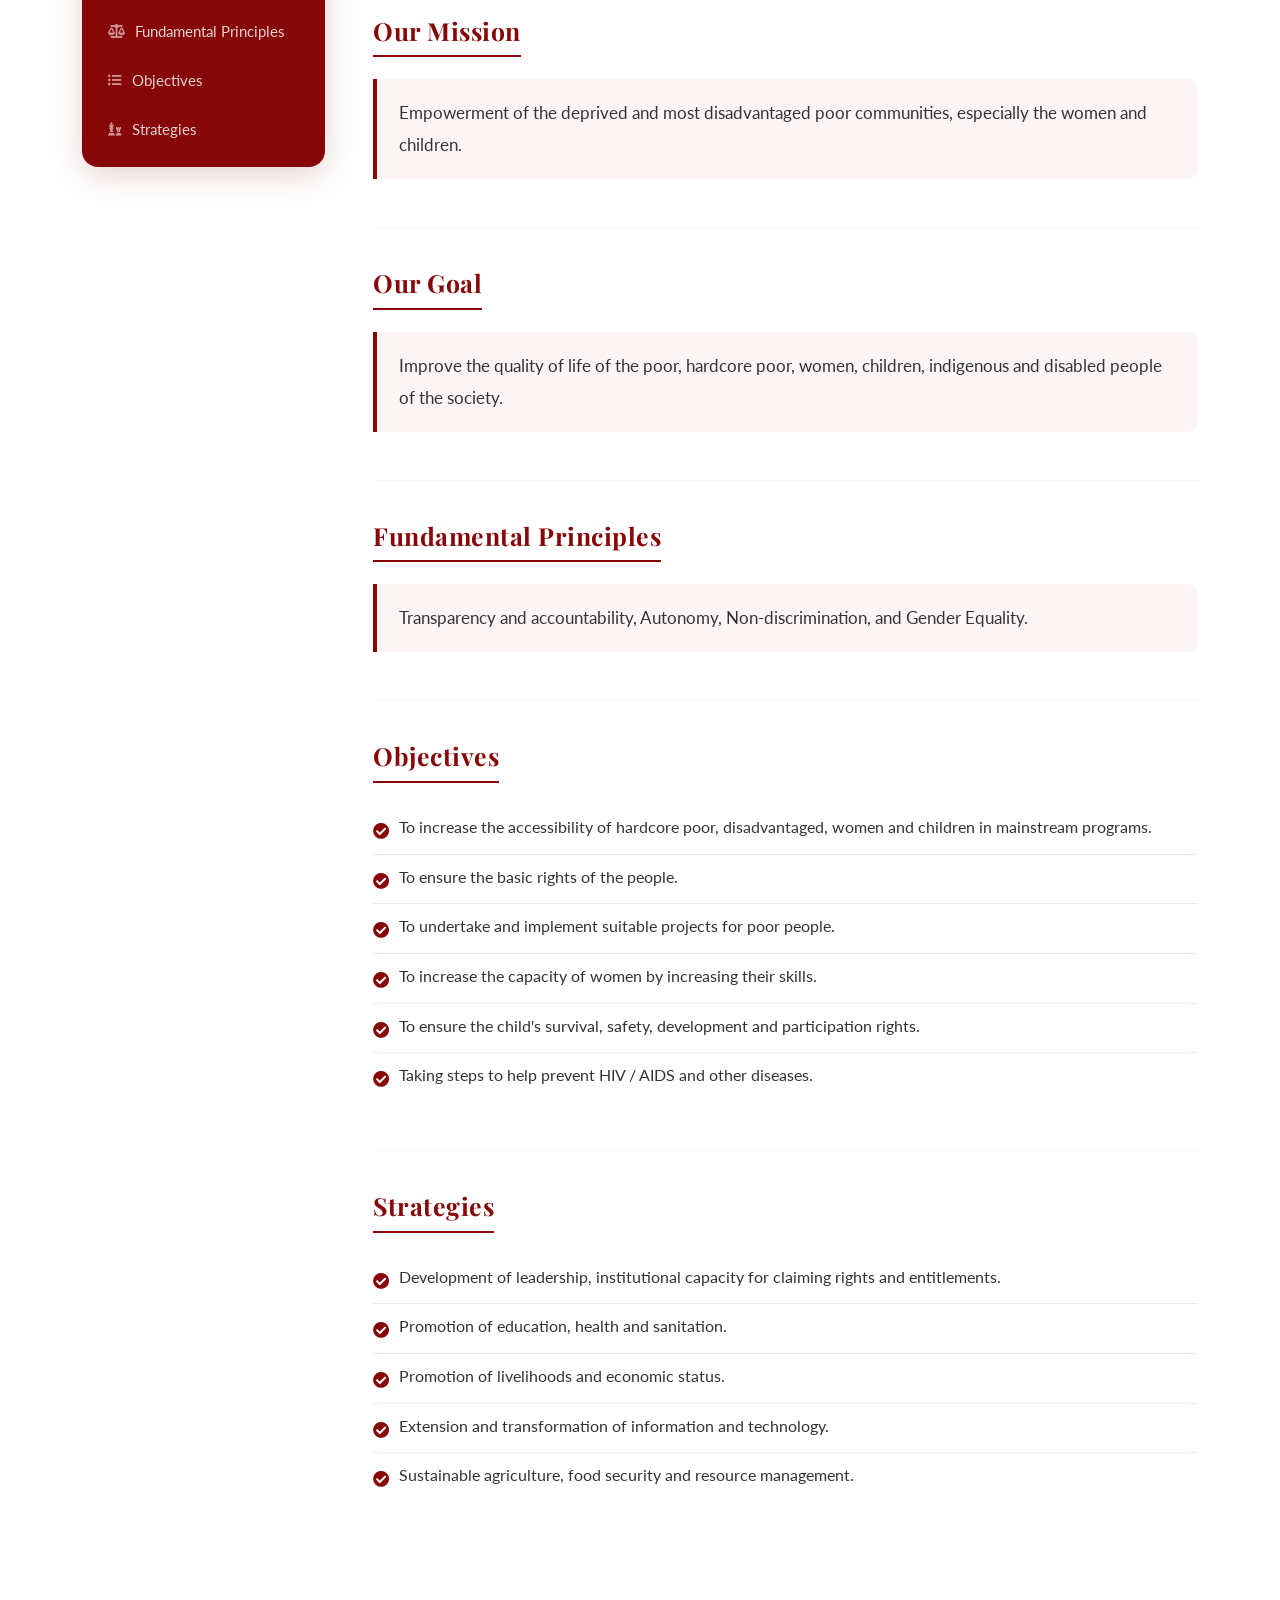
==== commit f05cd0a3: "Add files via upload" ====
--- a/index.html
+++ b/index.html
@@ -2,6 +2,7 @@
 <html lang="en">
 
     <head>
+        <link rel="icon" type="image/x-icon" href="favicon.png">
         <meta charset="utf-8">
         <title>ARCO-Association for Rural Cooperation</title>
         <meta content="width=device-width, initial-scale=1.0" name="viewport">
